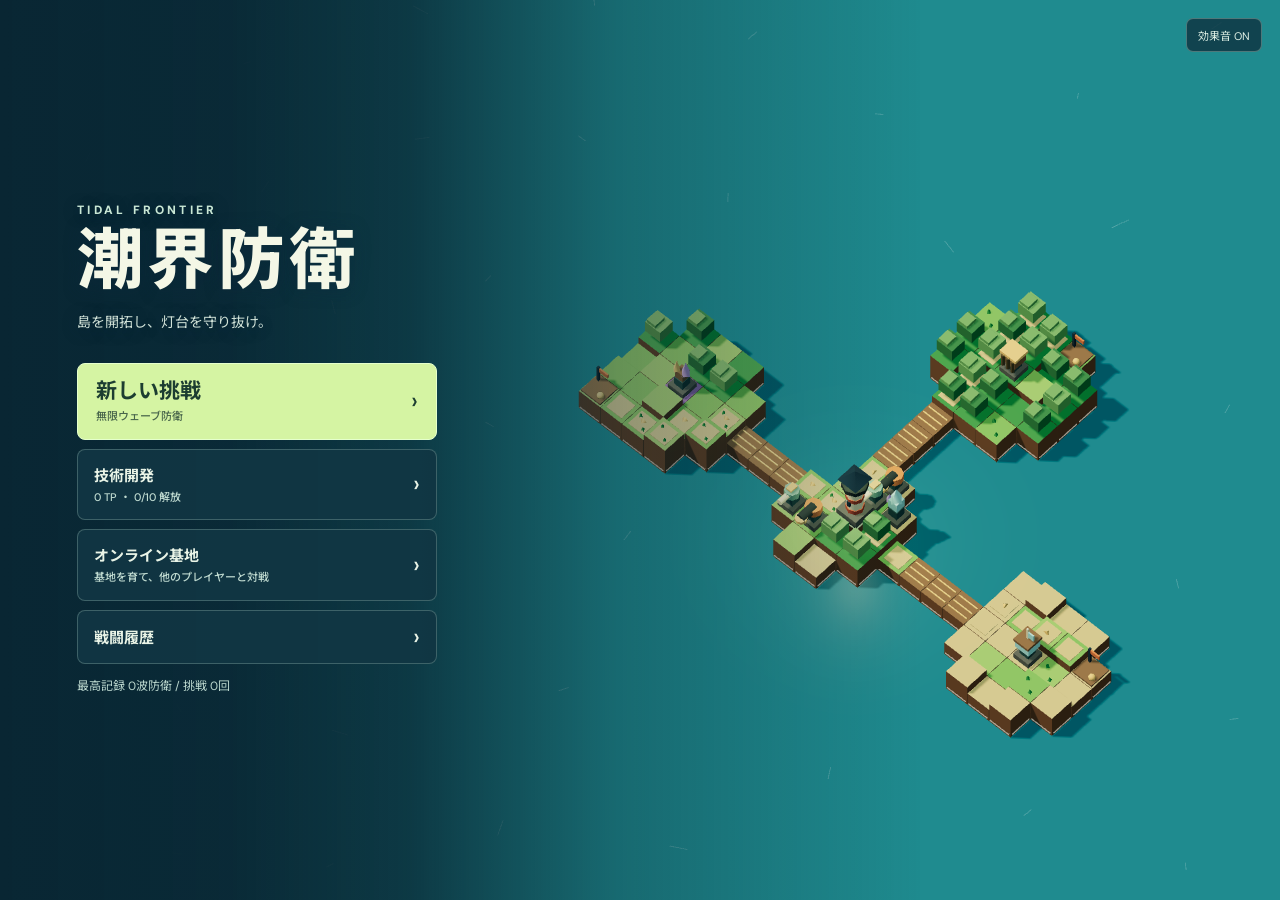
==== index.html @ d5194634 "Preview: fifteen approved sounds and v4 auditions" ====
<!doctype html>
<html lang="ja"><head><meta charset="UTF-8" /><meta name="viewport" content="width=device-width, initial-scale=1, viewport-fit=cover" />
<meta name="theme-color" content="#091e2b" /><title>潮界防衛 — 島を拡張するタワーディフェンス</title>  <script type="module" crossorigin src="./assets/game-BX2feaNi.js"></script>
  <link rel="modulepreload" crossorigin href="./assets/sound-qhW7Y55s.js">
  <link rel="stylesheet" crossorigin href="./assets/game-7YI0NTdA.css">
</head>
<body><main id="app">
<section class="field home-active" id="field" aria-label="ボクセルの島">
  <div id="scene"></div>
  <section id="home-screen" class="home-screen" aria-label="ホーム">
    <div class="home-content">
      <header class="home-title"><p class="home-series">TIDAL FRONTIER</p><h1>潮界防衛</h1><p class="home-subtitle">島を開拓し、灯台を守り抜け。</p></header>
      <nav class="home-menu" aria-label="ゲームモード">
        <button id="home-play" class="home-primary"><span><strong id="home-play-label">防衛を始める</strong><small id="home-progress">新しい群島から開始</small></span><span aria-hidden="true" class="home-arrow">›</span></button>
        <button id="home-new" class="home-item" hidden><span>新しい島で始める</span><span aria-hidden="true">›</span></button>
        <button id="home-tech" class="home-item"><span>技術開発<small id="home-tp">0 TP</small></span><span aria-hidden="true">›</span></button><button id="home-online" class="home-item"><span>オンライン基地<small>基地を育て、他のプレイヤーと対戦</small></span><span aria-hidden="true">›</span></button>
        <button id="home-history" class="home-item"><span>戦闘履歴</span><span aria-hidden="true">›</span></button>
      </nav>
      <p id="home-record" class="home-record"></p><p id="home-save-error" role="status" hidden></p>
    </div>
    <button id="home-sound" class="home-sound" type="button" aria-pressed="true">効果音 ON</button>
  </section>
  <div class="topbar">
    <div class="stats" aria-live="polite"><div class="stat"><small>灯台</small><strong id="hp">18 <span>♥</span></strong></div><div class="stat"><small>資金</small><strong id="gold">190 <span>G</span></strong></div><div class="stat"><small>襲撃</small><strong id="wave">01</strong></div></div>
    <button id="pause-btn" class="pause icon-btn" title="一時停止" aria-label="一時停止">Ⅱ</button>
    <div class="scene-label"><span id="status-label">準備中</span><span id="wave-progress"></span><span id="territory-info"></span><span id="economy-info"></span><span id="save-state" hidden></span></div>
    <div class="hud-secondary"><div id="enemy-forecast" class="enemy-forecast"></div><div id="wave-meter" hidden><i></i></div><button id="wave-report" hidden>前回の戦果</button></div><div id="online-nav" class="online-nav"><button id="online-toggle">オンライン</button><button id="history-btn">戦闘履歴</button><button id="ranking-btn" hidden>順位</button><button id="code-btn" hidden>復帰コード</button><button id="sync-btn" hidden>再同期</button></div>
  </div>
  <div id="wave-banner" class="wave-banner" aria-live="polite"></div>
  <div id="review-bar" hidden><span id="review-summary"></span><button id="review-return">結果に戻る</button></div><div id="tooltip" class="tooltip" role="status"></div>
  <div class="view-controls"><button type="button" id="zoom-in" aria-label="拡大">＋</button><button type="button" id="zoom-out" aria-label="縮小">−</button><button id="sound-btn" type="button" aria-label="効果音" title="効果音の切替">音 ON</button><button type="button" id="reset-view" aria-label="視点を戻す">⌖</button></div>
  <div class="bottom-area">
    <div id="facility-panel" class="facility-panel" hidden><div class="facility-heading"><strong id="facility-name"></strong><span id="facility-stats"></span><button id="facility-close" aria-label="閉じる">×</button></div><div id="facility-performance"></div><div class="facility-actions"><button id="facility-move">移動</button><button id="facility-sell">売却</button><button id="facility-upgrade0"></button><button id="facility-upgrade1"></button></div></div><div id="build-plan" class="build-plan" hidden><div><strong id="plan-name"></strong><span id="plan-effect"></span></div><button id="plan-cancel">取消</button><button id="plan-confirm">建設</button></div><div id="build-status" class="build-status"></div><div class="build-bar" id="build-bar">
      <button class="build-option selected" data-tool="bolt"><span class="tile-icon bolt">⌁</span><span class="tool-text"><b>連射砲</b><small>70 G</small></span><kbd>1</kbd></button>
      <button class="build-option" data-tool="cannon"><span class="tile-icon cannon">✹</span><span class="tool-text"><b>榴弾砲</b><small>120 G</small></span><kbd>2</kbd></button>
      <button class="build-option" data-tool="frost"><span class="tile-icon frost">❄</span><span class="tool-text"><b>氷結塔</b><small>90 G</small></span><kbd>3</kbd></button>
      <button class="build-option" data-tool="mine"><span class="tile-icon mine">◆</span><span class="tool-text"><b>資源施設</b><small>90 G</small></span><kbd>4</kbd></button>
    </div>
    <div id="scout-panel" class="scout-panel" hidden><div class="scout-head"><strong>遠征先を選択</strong><button id="scout-home">帰還</button></div><div id="scout-tabs" class="scout-tabs" hidden><button id="cpu-tab">CPU</button><button id="pvp-tab">対人</button></div><div id="scout-targets" class="scout-targets"></div><div id="scout-info"></div><div class="scout-route"><label>上陸地点 <select id="scout-port"></select></label><label>攻撃目標 <select id="scout-objective"></select></label><span id="scout-risk"></span></div><details id="scout-comparison"><summary>兵種比較（5種）</summary><div id="scout-units" class="scout-units"></div></details><div class="scout-actions"><button id="scout-test" class="expand-btn">自分の基地をテスト</button><button id="scout-start" class="primary">侵攻開始</button></div></div>
    <div id="replay-panel" class="raid-panel" hidden><div class="raid-head"><strong id="replay-time"></strong><button id="replay-pause">一時停止</button><button id="replay-speed">×1</button><button id="replay-exit">終了</button></div></div><div id="raid-panel" class="raid-panel" hidden><div class="raid-head"><label for="raid-port">上陸地点</label><select id="raid-port"></select><strong id="raid-budget"></strong><label for="raid-objective">目標</label><select id="raid-objective"><option value="">灯台</option></select><button id="raid-speed">×1</button><button id="raid-end">終了</button></div><div id="raid-troops" class="raid-troops"></div><div id="unit-role"></div><div id="raid-state"></div></div>
    <div class="battle-controls" id="battle-controls">
      <button id="raid-btn" class="expand-btn">遠征</button><button id="expand-btn" class="expand-btn">＋ 島を追加</button><button id="start-wave" class="primary">襲撃開始 <span>▶</span></button>
      <button id="speed-btn" class="speed-btn" hidden>速度 ×1</button>
    </div>
  </div>
  <div id="expand-panel" class="expand-panel" hidden><h2>どの島をつなぐ？</h2><p id="expand-detail">海域から無人島を選択</p><div id="expand-choices" class="expand-choices"></div><button id="confirm-expand" class="confirm-expand">この島をつなぐ</button><button id="close-expand" class="close-expand">準備に戻る</button></div>
  <div id="overlay" class="overlay" hidden><div class="modal"><div class="eyebrow" id="overlay-label">GAME PAUSED</div><h1 id="overlay-title">一時停止</h1><p id="overlay-description"></p><div id="result-reward" class="result-reward" hidden><strong id="result-tp"></strong><span id="result-tp-balance"></span></div><div id="result-detail" hidden></div><button id="review-field" class="secondary" hidden>戦場を見る</button><button id="overlay-primary" class="primary">再開する ▶</button><button id="overlay-secondary" class="secondary" hidden>新しい島で再戦</button><button id="overlay-home" class="secondary overlay-home" hidden>ホームに戻る</button></div></div>
  <dialog id="tech-dialog" class="game-dialog tech-dialog"><div class="dialog-heading"><h2>技術開発</h2><button data-close="tech-dialog" aria-label="閉じる">×</button></div><div class="tech-balance"><strong id="tech-balance"></strong><span id="tech-count"></span></div><p>解放した技術は次の防衛から使用できます。</p><div id="tech-list"></div><div id="tech-error" role="status"></div><button id="tech-close" class="primary">ホームに戻る</button></dialog><dialog id="online-dialog" class="game-dialog"><div class="dialog-heading"><h2>オンライン基地</h2><button data-close="online-dialog" aria-label="閉じる">×</button></div><p>専用の島を育て、ほかのプレイヤーの島を攻略。今のローカル基地はそのまま残ります。</p><label for="online-code">復帰コード（すでに基地を持っている場合）</label><input id="online-code" type="password" autocomplete="off" spellcheck="false" placeholder="64文字のコード"><div id="online-error" role="status"></div><div class="dialog-actions"><button id="online-create" class="expand-btn">新しい基地を作る</button><button id="online-connect" class="primary">接続</button></div></dialog>
  <dialog id="code-dialog" class="game-dialog"><div class="dialog-heading"><h2>復帰コード</h2><button data-close="code-dialog" aria-label="閉じる">×</button></div><p>別の端末から同じ基地に接続できます。第三者には共有しないでください。</p><input id="recovery-code" readonly><button id="copy-code" class="primary">コピー</button></dialog>
  <dialog id="history-dialog" class="game-dialog"><div class="dialog-heading"><h2 id="history-title">戦闘履歴</h2><button data-close="history-dialog" aria-label="閉じる">×</button></div><div id="history-list" class="history-list"></div></dialog>
  <div class="intro-tip" id="intro-tip" hidden></div>
</section>
</main></body></html>
---- assets/game-7YI0NTdA.css ----
@import"https://fonts.googleapis.com/css2?family=DM+Sans:wght@400;500;600;700;800&family=Noto+Sans+JP:wght@400;500;600;700;800&display=swap";:root{color-scheme:dark;font-family:DM Sans,Noto Sans JP,system-ui,sans-serif;font-synthesis:none;background:#071b26;color:#eff8f8}*{box-sizing:border-box}html,body,#app{padding:0;margin:0;width:100%;height:100%;height:100dvh;overflow:hidden}button{cursor:pointer;font:inherit;-webkit-user-select:none;user-select:none;-webkit-touch-callout:none;touch-action:manipulation}button:focus-visible{outline:2px solid #dfff91;outline-offset:3px}button[hidden],div[hidden]{display:none!important}.field{position:relative;width:100%;height:100%;min-height:400px;background:radial-gradient(ellipse at 50% 43%,#267b91,#113c58 67%,#0c2d42);overflow:hidden;isolation:isolate}#scene{position:absolute;inset:0;touch-action:none;user-select:none;-webkit-user-select:none;-webkit-touch-callout:none}#scene canvas{display:block;width:100%;height:100%}.field:after{content:"";pointer-events:none;position:absolute;inset:0;background:linear-gradient(180deg,rgba(4,22,30,.46),transparent 23%,transparent 65%,rgba(3,21,32,.74));z-index:1}.topbar{position:absolute;top:0;left:0;right:0;z-index:6;display:flex;align-items:flex-start;justify-content:space-between;gap:14px;padding:calc(19px + env(safe-area-inset-top)) calc(22px + env(safe-area-inset-right)) 0 calc(23px + env(safe-area-inset-left))}.stats{display:flex;gap:6px;align-items:center;margin-left:auto}.stat{min-width:97px;padding:8px 14px 9px;background:#071f2dbd;border:1px solid rgba(200,242,241,.13);border-radius:10px;box-shadow:0 8px 24px #05192133}.stat small{display:block;font-size:11px;color:#9abdc5;letter-spacing:.08em;margin-bottom:1px}.stat strong{font-size:23px;line-height:1.15;font-weight:800;font-variant-numeric:tabular-nums}.stat strong span{font-size:12px;color:#d1fb9d}.icon-btn{background:#071f2dbd;border:1px solid rgba(200,242,241,.18);border-radius:9px;color:#eafcfc;height:49px;width:46px;font-size:24px}.scene-label{position:absolute;z-index:4;top:calc(92px + env(safe-area-inset-top));left:calc(28px + env(safe-area-inset-left));display:flex;gap:9px;align-items:center;background:#06212ca6;border:1px solid rgba(237,255,235,.13);border-radius:99px;padding:7px 13px;font-size:12px;font-weight:700}#wave-progress{color:#9ac3ca;font-size:11px}.wave-banner{pointer-events:none;position:absolute;z-index:4;top:16%;left:50%;transform:translate(-50%,-5px);background:#092530b8;padding:9px 26px;border:1px solid #aee2be60;border-radius:10px;color:#e8fdbd;font-weight:800;font-size:22px;letter-spacing:.05em;opacity:0;transition:opacity .35s,transform .35s;white-space:nowrap}.wave-banner.visible{opacity:1;transform:translate(-50%)}.tooltip{z-index:5;position:absolute;left:50%;top:calc(132px + env(safe-area-inset-top));transform:translate(-50%);padding:9px 17px;border-radius:9px;background:#0b2e3be3;border:1px solid #b6e2d750;color:#eaffda;font-size:13px;box-shadow:0 8px 24px #001821aa;pointer-events:none;opacity:0;transition:opacity .2s;max-width:90vw;text-align:center}.tooltip.show{opacity:1}.view-controls{position:absolute;z-index:4;right:calc(22px + env(safe-area-inset-right));bottom:calc(150px + env(safe-area-inset-bottom));display:flex;flex-direction:column;gap:5px}.view-controls button{width:39px;height:39px;font-size:23px;border-radius:9px;border:1px solid #c5f0e135;background:#092d3ca8;color:#e2f7f3}.bottom-area{position:absolute;z-index:5;bottom:calc(25px + env(safe-area-inset-bottom));left:50%;transform:translate(-50%);width:min(100% - 36px,850px);display:flex;justify-content:center;align-items:stretch;gap:12px;filter:drop-shadow(0 10px 21px #001c20a8)}.build-bar{display:flex;gap:6px;flex:1;min-width:0;padding:8px;background:#0b2936df;border:1px solid #bad5c43b;border-radius:15px;-webkit-backdrop-filter:blur(12px);backdrop-filter:blur(12px)}.build-option{position:relative;flex:1;min-width:0;display:flex;align-items:center;gap:9px;padding:8px 9px;border:1px solid transparent;border-radius:11px;color:#e7f2ea;background:transparent;text-align:left}.build-option:hover{background:#2450638a}.build-option.selected{background:#284c4d;border-color:#c3f59f;color:#fff;box-shadow:inset 0 0 0 1px #a5ff6c44}.build-option.unaffordable{opacity:.46}.tile-icon{display:grid;place-items:center;flex:none;border-radius:9px;width:47px;height:47px;font-size:29px;font-weight:800;color:#eaffda;box-shadow:inset 0 0 0 1px #ffffff29}.tile-icon.bolt{background:linear-gradient(145deg,#74b7ab,#25646d)}.tile-icon.cannon{background:linear-gradient(145deg,#ebaa6c,#95533b)}.tile-icon.frost{background:linear-gradient(145deg,#91d2f6,#3581b1)}.tile-icon.mine{background:linear-gradient(145deg,#c6a6ff,#7556b9)}.tool-text{display:flex;flex-direction:column;gap:3px;white-space:nowrap}.tool-text b{font-size:12px;font-weight:800}.tool-text small{font-size:12px;color:#c1d3ba}.build-option kbd{position:absolute;top:4px;right:6px;color:#8da9b1;font-size:10px}.battle-controls{display:flex;gap:6px}.primary{border:1px solid #e7ffc2;background:linear-gradient(#d4ffa4,#a9db6c);color:#1a3a2a;border-radius:13px;font-size:17px;font-weight:800;letter-spacing:.03em;min-width:141px;padding:14px 20px;box-shadow:0 5px #587f3a}.primary:hover{filter:brightness(1.07)}.primary:active{transform:translateY(3px);box-shadow:0 2px #587f3a}.primary span{font-size:12px;margin-left:5px}.speed-btn{color:#eff9e6;background:#245e74d9;border:1px solid #bbebd360;border-radius:11px;font-weight:800;white-space:nowrap;padding:10px 18px}.intro-tip{position:absolute;bottom:calc(117px + env(safe-area-inset-bottom));left:50%;transform:translate(-50%);z-index:5;text-align:center;background:#073145b8;border:1px solid #cee4d133;color:#e8f2e8;border-radius:9px;padding:8px 14px;font-size:12px;white-space:nowrap;pointer-events:none}.expand-panel{position:absolute;z-index:6;left:50%;top:47%;transform:translate(-50%,-50%);width:min(620px,calc(100% - 24px));background:#0d2e3bf2;-webkit-backdrop-filter:blur(18px);backdrop-filter:blur(18px);border:1px solid #add8c060;border-radius:19px;padding:27px;box-shadow:0 20px 90px #001e2bbd;text-align:center}.panel-eyebrow,.eyebrow{font-size:11px;color:#bde995;font-weight:800;letter-spacing:.21em}.expand-panel h2{font-size:24px;margin:9px 0 3px;line-height:1.25}.expand-panel p{font-size:12px;color:#afc5c9;margin:0 0 18px;line-height:1.7}.expand-choices{display:grid;grid-template-columns:repeat(3,minmax(0,1fr));gap:9px}.expand-choice{background:#1c4757c4;border:1px solid #6dabb977;border-radius:12px;color:#e9f7f7;padding:16px 8px 13px;display:flex;align-items:center;flex-direction:column;gap:6px;text-align:center;min-width:0}.expand-choice:hover,.expand-choice:focus-visible{border-color:#cefc93;background:#286176}.expand-choice .choice-icon{display:grid;place-items:center;font-size:34px;width:65px;height:59px;color:#e0ffa6}.expand-choice strong{font-size:14px;white-space:nowrap}.expand-choice small{font-size:11px;line-height:1.45;color:#a9ccd1}.expand-choice .bonus{color:#d9fd94;font-size:15px;font-weight:800}.expand-choice .warning{font-size:11px;color:#ffc9a3}.overlay{position:absolute;inset:0;z-index:10;background:#06202dbf;-webkit-backdrop-filter:blur(6px);backdrop-filter:blur(6px);display:grid;place-items:center}.modal{width:min(410px,calc(100% - 28px));background:#123642;border:1px solid #a2d7bf64;border-radius:19px;padding:36px 30px;text-align:center;box-shadow:0 35px 100px #001319b0}.modal h1{font-size:30px;margin:11px 0 9px}.modal p{font-size:14px;line-height:1.8;color:#b2cbd0;margin:0 0 24px}.modal .primary,.modal .secondary{width:100%;margin:5px 0}.secondary{border:1px solid #b9d6d06e;background:#285462;color:#f2fcfa;border-radius:11px;padding:15px;font-weight:700}@media(max-width:900px){.stats{gap:4px}.stat{min-width:75px;padding:7px 9px}.stat strong{font-size:19px}.stat small{font-size:10px}.topbar{padding:calc(12px + env(safe-area-inset-top)) 12px 0}.pause{width:37px;height:44px}.scene-label{top:calc(79px + env(safe-area-inset-top));left:12px}.view-controls{right:13px;bottom:calc(185px + env(safe-area-inset-bottom))}.build-option{gap:5px;padding:6px}.tile-icon{width:37px;height:42px;font-size:24px}.build-option kbd{display:none}.tool-text b{font-size:11px}.tool-text small{font-size:10px}.bottom-area{bottom:calc(12px + env(safe-area-inset-bottom));width:calc(100% - 20px)}.intro-tip{bottom:calc(104px + env(safe-area-inset-bottom));font-size:11px}}@media(max-width:650px){.bottom-area{flex-wrap:wrap;gap:8px}.build-bar{width:100%;flex:auto;justify-content:stretch}.build-option{justify-content:center;flex-direction:column;gap:2px;padding:5px 3px}.tile-icon{width:36px;height:35px;font-size:20px}.tool-text{align-items:center;gap:0}.tool-text b{font-size:11px}.tool-text small{font-size:10px}.battle-controls{width:100%}.primary{min-width:0}.battle-controls .primary{flex:1;padding:8px 12px;font-size:14px}.battle-controls .speed-btn{flex:1}.view-controls{bottom:calc(181px + env(safe-area-inset-bottom));right:11px}.view-controls button{width:34px;height:32px;font-size:21px}.intro-tip{bottom:calc(166px + env(safe-area-inset-bottom));width:fit-content;max-width:calc(100% - 28px);white-space:normal;font-size:10px;padding:5px 9px}.stat{min-width:54px;padding:7px}.stat strong{font-size:16px}.stat small{font-size:9px}.pause{width:32px;height:38px;font-size:20px}.topbar{gap:5px}.expand-panel{top:25%;padding:16px 10px}.expand-panel h2{font-size:21px}.expand-panel p{font-size:11px}.expand-choices{gap:5px}.expand-choice{padding:10px 4px;gap:4px}.expand-choice strong{font-size:11px}.expand-choice small,.expand-choice .warning{font-size:9px}.expand-choice .bonus{font-size:13px}.expand-choice .choice-icon{font-size:27px;height:38px}.scene-label{top:calc(65px + env(safe-area-inset-top));font-size:10px}.tooltip{top:calc(108px + env(safe-area-inset-top))}}@media(max-height:510px){.topbar{padding-top:7px}.scene-label{top:60px}.bottom-area{bottom:6px}.intro-tip{display:none}.view-controls{bottom:80px}.expand-panel{top:48%;padding:13px}.expand-panel h2{margin:4px 0}.expand-panel p{margin:0 0 7px}.expand-choice{padding:6px;gap:2px}.expand-choice .choice-icon{height:30px}}@media(min-width:760px){.expand-panel{left:auto;right:24px;top:48%;transform:translateY(-50%);width:290px;padding:20px;text-align:left}.expand-panel h2{font-size:22px}.expand-choices{grid-template-columns:1fr;gap:7px}.expand-choice{display:grid;grid-template-columns:41px 1fr auto;text-align:left;align-items:center;gap:1px 7px;padding:9px 10px}.expand-choice .choice-icon{grid-row:span 3;font-size:28px;width:40px;height:49px}.expand-choice strong{grid-column:2 / 4;font-size:13px}.expand-choice small{grid-column:2 / 4;font-size:10px}.expand-choice .bonus{grid-column:2;font-size:12px}.expand-choice .warning{grid-column:3;font-size:9px}}#territory-info{color:#d8eedb;white-space:nowrap;font-size:11px}.expand-btn{background:#26646b;color:#edffe3;font-weight:800;border:1px solid #a6dbc2;border-radius:13px;padding:10px 13px;font-size:13px;white-space:nowrap}.expand-btn:disabled{opacity:.48;cursor:default}.close-expand{color:#cee7e7;background:transparent;border:1px solid #a2d7bf54;padding:8px 14px;border-radius:8px;margin-top:12px;width:100%;font-size:12px}@media(max-width:650px){.battle-controls .expand-btn{flex:1;padding:8px;font-size:12px}.battle-controls .primary{flex:1}.scene-label{gap:5px}#territory-info{font-size:9px}.expand-panel{top:26%}.intro-tip{width:max-content;max-width:calc(100% - 28px)}.expand-choice .warning{white-space:normal}}@media(min-width:651px)and (max-width:1000px){.bottom-area{width:calc(100% - 24px)}.expand-btn{padding:9px;font-size:12px}}.expand-choice.selected{border-color:#dcf8a0;background:#2d5b5b;box-shadow:inset 0 0 0 1px #d1ffb032}.confirm-expand{margin-top:12px;width:100%;background:#bde98b;color:#193f30;font-weight:800;font-size:14px;border-radius:9px;border:1px solid #d3f4ae;padding:10px}.close-expand{margin-top:6px}@media(max-width:650px){.expand-panel{top:28%}.confirm-expand{margin-top:8px;padding:8px}.close-expand{padding:6px}}.enemy-forecast{position:absolute;top:calc(129px + env(safe-area-inset-top));left:28px;z-index:4;color:#e5f4e7;background:#0a2b3cbd;padding:6px 10px;border-radius:7px;font-size:11px;pointer-events:none}.facility-panel{position:absolute;bottom:calc(100% + 12px);left:0;width:min(560px,100%);background:#102f3eeb;border:1px solid #a3d7b67a;border-radius:13px;padding:10px;display:flex;flex-direction:column;gap:8px;box-shadow:0 8px 25px #001d27a8}.facility-heading{display:flex;align-items:center;gap:10px;font-size:13px}#facility-stats{font-size:11px;color:#b8d8d4;flex:1}#facility-close{border:0;background:transparent;color:#fff;font-size:22px;padding:0 8px}.facility-actions{display:grid;grid-template-columns:1fr 1fr;gap:6px}.facility-actions button{background:#285260;color:#edf8e9;border:1px solid #a7d7c665;border-radius:8px;padding:8px;font-size:12px;font-weight:700;text-align:center}.facility-actions button:disabled{opacity:.43}#facility-sell{color:#ffdda7}@media(max-width:650px){.enemy-forecast{top:calc(94px + env(safe-area-inset-top));left:12px;font-size:10px}.facility-panel{padding:7px;gap:5px}.facility-actions button{padding:7px 5px;font-size:11px}.facility-heading{gap:6px}.facility-panel .facility-heading strong{font-size:12px}.tooltip{top:calc(126px + env(safe-area-inset-top))}.intro-tip{display:none}}@media(min-width:651px){.enemy-forecast{max-width:calc(100% - 60px)}.expand-choice .bonus{white-space:normal;line-height:1.25}}@media(max-width:650px){.enemy-forecast{max-width:calc(100% - 24px);white-space:normal}.facility-panel{width:100%}.facility-actions button{min-height:36px}.expand-choice .bonus{line-height:1.25;white-space:normal}}@media(min-width:760px){.expand-choice .bonus{grid-column:2/4;white-space:nowrap}.expand-choice .warning{grid-column:2/4}.expand-choice .choice-icon{grid-row:span 4}.expand-panel{padding:16px}.expand-choice{padding:7px 10px}}#save-state{color:#ffc49d;max-width:180px;white-space:normal}.raid-panel{width:min(100%,660px);margin:auto;background:#102f3eec;border:1px solid #a3d7b67a;border-radius:12px;padding:9px;display:flex;flex-direction:column;gap:8px}.raid-head{display:flex;align-items:center;gap:8px;font-size:12px}.raid-head select,.raid-head button,.raid-troops button{background:#285260;color:#edf8e9;border:1px solid #a7d7c665;border-radius:8px;padding:9px 7px;font:inherit;font-weight:700;touch-action:manipulation}.raid-head strong{margin-left:auto}.raid-troops{display:grid;grid-template-columns:repeat(5,minmax(0,1fr));gap:5px}.raid-troops button:disabled{opacity:.4}.confirm-expand:disabled{opacity:.45}#raid-btn{font-size:12px;padding:8px}@media(max-width:650px){.raid-troops button{font-size:11px;padding:9px 2px}.raid-head{gap:4px;font-size:11px}.raid-head select{padding:7px 3px}.battle-controls #raid-btn{flex:0 0 auto;font-size:11px;padding:6px}.battle-controls .expand-btn{font-size:11px}.battle-controls .primary{font-size:12px}}.scout-panel{width:min(100%,690px);margin:auto;background:#102f3ef2;border:1px solid #a3d7b67a;border-radius:12px;padding:10px;display:flex;flex-direction:column;gap:8px}.scout-head,.scout-actions{display:flex;align-items:center;justify-content:space-between;gap:8px}.scout-head button,.scout-targets button{border:1px solid #a7d7c665;background:#285260;color:#edf8e9;border-radius:8px;padding:8px;touch-action:manipulation}.scout-targets{display:grid;grid-template-columns:repeat(3,minmax(0,1fr));gap:5px}.scout-targets button{display:flex;flex-direction:column;gap:3px;align-items:center;font-size:13px}.scout-targets button.selected{border-color:#d8f6a4;background:#3e6861}.scout-targets small{font-size:11px;color:#d9e3b6}#scout-info{font-size:12px;color:#d1e8e1;line-height:1.45}.scout-actions .primary{min-width:0;flex:1;padding:9px;font-size:13px}@media(max-width:650px){.scout-panel{padding:8px;gap:5px}.scout-targets button{font-size:11px;padding:6px 3px}.scout-targets small{font-size:10px}.scout-actions .expand-btn{font-size:11px;padding:7px}.scout-actions .primary{font-size:12px}.raid-head{flex-wrap:wrap}}.field:has(#scout-panel:not([hidden])) .view-controls{bottom:calc(230px + env(safe-area-inset-bottom))}@media(max-width:650px){.field:has(#scout-panel:not([hidden])) .view-controls{bottom:calc(220px + env(safe-area-inset-bottom))}}@media(max-height:510px){.field:has(#scout-panel:not([hidden])) .view-controls{bottom:calc(100px + env(safe-area-inset-bottom))}}.online-nav{position:absolute;top:calc(173px + env(safe-area-inset-top));left:28px;z-index:5;display:flex;flex-wrap:wrap;gap:5px;max-width:calc(100% - 48px)}.online-nav button,.scout-tabs button,.dialog-heading button{background:#103b4ce8;color:#e8f4e6;border:1px solid #afcdb55e;border-radius:7px;padding:8px 10px;font-size:12px;font-weight:700}.online-nav[hidden]{display:none}.scout-tabs{display:flex;gap:6px}.scout-tabs button{flex:1}.scout-tabs .selected{background:#43695c;border-color:#daffa5}.game-dialog{width:min(470px,calc(100% - 24px));max-height:82dvh;overflow:auto;background:#10333f;color:#e8f4ed;border:1px solid #add8c070;border-radius:14px;padding:18px;box-shadow:0 12px 80px #001725a8}.game-dialog::backdrop{background:#061922b3}.dialog-heading{display:flex;align-items:center;justify-content:space-between;gap:8px}.dialog-heading h2{margin:0;font-size:20px}.dialog-heading button{font-size:20px;padding:2px 12px}.game-dialog p,.game-dialog label{font-size:12px;color:#cfdfda;line-height:1.65}.game-dialog input{width:100%;margin:6px 0 12px;border:1px solid #89baba80;background:#092b39;color:#fff;border-radius:8px;padding:12px;font-size:16px}.dialog-actions{display:flex;gap:8px}.dialog-actions button{flex:1;min-width:0;font-size:13px;padding:10px}.game-dialog #online-error{font-size:12px;color:#ffcb9c;margin-bottom:8px}.history-list{display:flex;flex-direction:column;gap:6px;margin-top:12px}.history-row{display:flex;align-items:center;justify-content:space-between;gap:8px;text-align:left;background:#214755;border:1px solid #aac9bd55;border-radius:8px;padding:10px;color:#eef8e8;font-size:13px}.history-row small{display:block;font-size:11px;color:#c9dad2;margin-top:3px}.history-row strong{white-space:nowrap}.history-row.win strong{color:#c6f68b}.history-row.loss strong{color:#f9b9a1}.field.network-busy .bottom-area,.field.network-busy .online-nav,.field.network-busy #expand-panel{pointer-events:none;opacity:.68}@media(max-width:650px){.online-nav{top:calc(130px + env(safe-area-inset-top));left:12px;max-width:calc(100% - 24px);gap:3px}.online-nav button{font-size:10px;padding:7px 6px}.game-dialog{padding:14px}.scout-tabs button{font-size:11px;padding:5px}.field:has(#scout-tabs:not([hidden])) .view-controls{bottom:calc(253px + env(safe-area-inset-bottom))}}#economy-info{font-size:10px;color:#c2ddc6;white-space:nowrap}.expand-choices{max-height:42dvh;overflow-y:auto;overscroll-behavior:contain}.expand-panel p{margin-bottom:8px}.expand-choice .choice-icon{grid-row:span 3;height:35px;font-size:25px}.raid-head{flex-wrap:wrap}.raid-head select{max-width:170px}@media(max-width:759px){.expand-panel{top:auto;bottom:calc(8px + env(safe-area-inset-bottom));left:50%;transform:translate(-50%);padding:10px;width:calc(100% - 16px);max-height:45dvh}.expand-panel h2{font-size:16px;margin:0 0 3px}.expand-panel p{font-size:10px;margin:0 0 5px}.expand-choices{grid-template-columns:repeat(2,minmax(0,1fr));max-height:22dvh;gap:4px}.expand-choice{display:grid;grid-template-columns:24px 1fr;text-align:left;padding:5px;gap:1px 3px}.expand-choice .choice-icon{width:24px;height:32px;grid-row:span 3;font-size:20px}.expand-choice strong,.expand-choice small,.expand-choice .warning{grid-column:2}.expand-choice strong{font-size:12px}.expand-choice small,.expand-choice .warning{font-size:10px}.confirm-expand,.close-expand{margin-top:5px;padding:6px}.field:has(#expand-panel:not([hidden])) .bottom-area{visibility:hidden}.field:has(#expand-panel:not([hidden])) .view-controls{bottom:47dvh}#economy-info{font-size:9px}.scene-label{flex-wrap:wrap;max-width:calc(100% - 24px)}}.field:has(#expand-panel:not([hidden])) .bottom-area{visibility:hidden}@media(min-width:760px){.field:has(#expand-panel:not([hidden])) .view-controls{left:24px;right:auto;bottom:28px}}@media(max-width:360px){.topbar{gap:4px;padding-left:8px;padding-right:8px}.stats{gap:3px}.stat{min-width:45px;padding:5px}.stat strong{white-space:nowrap;font-size:14px}.stat strong span{font-size:10px}.pause{width:29px;height:35px}.scene-label{left:8px;top:60px;gap:4px;padding:6px 8px}}.raid-troops button{display:grid;grid-template-columns:35px 1fr;grid-template-rows:1fr auto;align-items:center;gap:0 3px;text-align:left;min-height:54px}.raid-troops img{width:35px;height:44px;object-fit:contain;grid-row:span 2;pointer-events:none}.raid-troops small{font-size:10px;color:#d9e8bb}#unit-role{min-height:14px;font-size:11px;color:#d1e8e1}@media(max-width:650px){.raid-troops button{display:flex;flex-direction:column;align-items:center;padding:3px;font-size:10px;gap:0;min-height:60px}.raid-troops img{width:34px;height:37px}.raid-troops small,#unit-role{font-size:10px}}#sound-btn{font-size:10px;white-space:nowrap;padding:4px}@media(max-width:650px){.field:has(#raid-panel:not([hidden])) .view-controls{bottom:calc(210px + env(safe-area-inset-bottom))}}@media(max-height:510px){.field:has(#raid-panel:not([hidden])) .view-controls{bottom:calc(12px + env(safe-area-inset-bottom));right:8px}.field:has(#raid-panel:not([hidden])) .raid-panel{max-width:calc(100% - 96px)}}.field,.field button,.map-marker{-webkit-user-select:none;user-select:none;-webkit-touch-callout:none}.game-dialog input{user-select:text;-webkit-user-select:text;-webkit-touch-callout:default}.bottom-area{width:min(100% - 28px,980px);flex-wrap:wrap;gap:7px}.build-status,.build-plan{flex:0 0 100%;min-height:28px;display:flex;align-items:center;justify-content:center;gap:8px;color:#e5f5d0;font-size:13px}.build-status{pointer-events:none;text-shadow:0 1px 5px #001b20}.build-plan{background:#102f3ef5;border:1px solid #b9e5aa90;border-radius:11px;padding:8px 10px;justify-content:flex-end}.build-plan>div{flex:1;min-width:0;display:flex;flex-direction:column;gap:2px}#plan-effect{font-size:12px;color:#bfe1ce}.build-plan button{border:1px solid #b0c9b7;border-radius:8px;padding:10px 15px;background:#244b58;color:#f5faf1;white-space:nowrap;font-weight:700}#plan-confirm{background:#c8f296;color:#19372a;border-color:#e7ffba}#plan-confirm:disabled{opacity:.4}.build-option{gap:6px;padding:6px;min-width:0}.tile-icon{width:52px;height:56px;background:none!important;box-shadow:none;border-radius:0}.tile-icon img{width:100%;height:100%;object-fit:contain;pointer-events:none}.tool-role{font-style:normal;font-size:11px;color:#bddbd0;line-height:1.2}.tool-text b{font-size:14px}.tool-text small{font-size:13px;color:#e4f4bf}.build-option.unaffordable{opacity:.56}.map-markers{position:absolute;inset:0;pointer-events:none;z-index:3;overflow:hidden}.map-marker{position:absolute;transform:translate(-50%,-100%);pointer-events:auto;padding:4px 6px;border-radius:6px;border:1px solid #b6dfc899;background:#173b42ed;color:#ecffe4;font-weight:700;font-size:11px;white-space:nowrap;box-shadow:0 2px 5px #09202b88;line-height:1.2}.map-marker.resource-marker{background:#364b42ef;color:#e3ffb2;border-color:#d4efaa}.map-marker.port-marker{background:#543b2def;color:#ffe0ae;border-color:#e0b47a;pointer-events:none}.map-marker.loss-marker{background:#772e37ec;color:#fff0e4;border-color:#ff9a83}.field:has(#overlay:not([hidden])) .map-markers{pointer-events:none}#facility-performance{font-size:12px;color:#cde1d4}.facility-panel{bottom:calc(100% + 5px);max-height:38dvh;overflow:auto}.facility-actions button{line-height:1.35}#wave-meter{position:absolute;top:calc(117px + env(safe-area-inset-top));left:28px;width:220px;height:5px;background:#092e3e;border-radius:8px;overflow:hidden;z-index:4}#wave-meter i{display:block;height:100%;background:#d6f59c;transition:width .2s}#wave-report{position:absolute;left:28px;top:calc(218px + env(safe-area-inset-top));z-index:5;background:#163d47;color:#d9f3d2;border:1px solid #accdbd77;padding:8px 10px;border-radius:7px;font-size:12px}#review-bar{position:absolute;z-index:5;bottom:20px;left:50%;transform:translate(-50%);display:flex;align-items:center;gap:12px;background:#123642;padding:10px 14px;border-radius:12px;white-space:nowrap;font-size:13px}#review-return{border:1px solid #c2e9a2;border-radius:7px;background:#c8f296;color:#19372a;padding:9px}#result-detail{display:grid;gap:4px;margin:0 0 12px;max-height:26dvh;overflow:auto;font-size:13px;text-align:left}#result-detail>div{display:flex;justify-content:space-between;gap:8px;border-bottom:1px solid #a4c4b42c;padding:6px 0}#result-detail strong{color:#e3f2c2}#review-field{padding:9px}.modal{max-height:92dvh;overflow:auto;padding:22px}.scout-route{display:flex;align-items:center;flex-wrap:wrap;gap:6px;font-size:12px}.scout-route label{display:flex;align-items:center;gap:4px}.scout-route select{background:#204957;color:#e9ffe2;border:1px solid #b0c9b777;padding:5px;border-radius:6px;font:inherit;max-width:150px}#scout-risk{color:#ffdcaa;font-size:12px}.scout-units{display:grid;grid-template-columns:repeat(5,minmax(0,1fr));gap:4px}.scout-units>div{border-top:1px solid #a6d5c550;padding:5px 2px;display:flex;flex-direction:column;align-items:center;font-size:11px;text-align:center;gap:2px}.scout-units img{height:36px;width:36px;object-fit:contain}.scout-units small{font-size:10px;color:#c4dcd2;line-height:1.3}#raid-state{font-size:12px;color:#c4e4d0;text-align:center}.field:has(#scout-panel:not([hidden])) .view-controls{bottom:calc(330px + env(safe-area-inset-bottom))}.field:has(#build-plan:not([hidden])) .view-controls{bottom:calc(190px + env(safe-area-inset-bottom))}.field:has(#facility-panel:not([hidden])) .view-controls{bottom:calc(260px + env(safe-area-inset-bottom))}@media(max-width:650px){.bottom-area{width:calc(100% - 16px);gap:6px}.build-bar{padding:4px;gap:3px}.build-option{padding:3px 1px;gap:1px}.tile-icon{width:49px;height:45px}.tool-text b,.tool-text small{font-size:12px}.tool-role{font-size:10px}.build-status{min-height:22px;font-size:12px}.build-plan{padding:6px;gap:4px;font-size:12px}#plan-effect{font-size:11px}.build-plan button{padding:8px 7px}#territory-info,#economy-info{font-size:10px}.scene-label{border-radius:8px;gap:5px;max-width:calc(100% - 16px);line-height:1.3;padding:5px 8px}.scene-label:has(#wave-progress:not(:empty)){flex-wrap:wrap}.in-combat #territory-info{display:none}#wave-meter{top:calc(91px + env(safe-area-inset-top));left:12px;width:190px}.in-combat .enemy-forecast{top:calc(101px + env(safe-area-inset-top))}#wave-report{top:calc(166px + env(safe-area-inset-top));left:12px;font-size:11px;padding:5px 8px}.map-marker{font-size:10px;padding:3px 5px}.facility-panel{max-height:32dvh}.scout-units{gap:2px}.scout-units img{width:30px;height:30px}.scout-units>div{font-size:10px}.scout-units small{font-size:9px}.scout-route{gap:4px;font-size:11px}.scout-route select{max-width:112px}#scout-risk{font-size:11px;flex-basis:100%}.field:has(#build-plan:not([hidden])) .view-controls{bottom:calc(245px + env(safe-area-inset-bottom))}.field:has(#scout-panel:not([hidden])) .view-controls{bottom:calc(350px + env(safe-area-inset-bottom))}.field:has(#facility-panel:not([hidden])) .view-controls{bottom:calc(335px + env(safe-area-inset-bottom))}.field:has(#raid-panel:not([hidden])) .view-controls{bottom:calc(230px + env(safe-area-inset-bottom))}}@media(max-height:510px){.scout-panel{max-height:70dvh;overflow:auto}.field:has(#scout-panel:not([hidden])) .view-controls,.field:has(#build-plan:not([hidden])) .view-controls,.field:has(#facility-panel:not([hidden])) .view-controls{bottom:8px}.bottom-area{max-width:calc(100% - 90px)}.map-marker{font-size:9px}}.map-marker.port-marker.selectable{pointer-events:auto}.map-marker.danger-marker{z-index:4;pointer-events:none;background:#c13f3a;color:#fff;font-size:15px;border-color:#ffc4a5;border-radius:50%;padding:4px 7px}@media(min-width:651px){.build-option .tile-icon{width:59px;height:58px}}@media(max-width:650px){.wave-banner{font-size:15px;max-width:calc(100% - 20px);white-space:normal;text-align:center;top:21%;padding:7px 12px}}@media(max-width:650px){.field .view-controls,.field:has(#scout-panel:not([hidden])) .view-controls,.field:has(#facility-panel:not([hidden])) .view-controls,.field:has(#build-plan:not([hidden])) .view-controls,.field:has(#raid-panel:not([hidden])) .view-controls,.field:has(#expand-panel:not([hidden])) .view-controls{flex-direction:row;bottom:calc(var(--hud-bottom,160px) + 5px);right:9px;left:auto;gap:4px}.view-controls button{height:30px;width:34px}.facility-panel{position:relative;bottom:auto;left:auto;max-height:32dvh;flex:0 0 100%;width:100%}.field:has(#facility-panel:not([hidden])) .build-bar{display:none}.facility-heading{font-size:13px}.facility-actions button{font-size:12px}.scout-units small{font-size:10px;line-height:1.3}.scout-units>div{font-size:11px}}@media(max-width:360px){.scout-panel{gap:4px}.scout-units img{height:25px}.scout-units>div{font-size:10px}.scout-units small{font-size:9px}.scout-actions .expand-btn{font-size:10px}.tool-text b{font-size:11px}.tool-role{font-size:9px}}@media(max-height:510px)and (max-width:650px){.field .view-controls{bottom:8px;flex-direction:column}.bottom-area{max-width:calc(100% - 88px)}}#scout-comparison summary{font-size:12px;font-weight:700;color:#daeacb;cursor:pointer;padding:5px 2px;touch-action:manipulation}#scout-comparison[open] summary{margin-bottom:2px}@media(max-width:650px){#scout-comparison summary{font-size:12px;padding:4px 2px}.scout-route{display:grid;grid-template-columns:1fr 1fr}.scout-route label{justify-content:space-between;white-space:nowrap}.scout-route select{min-width:0;max-width:calc(100% - 48px)}#scout-risk{grid-column:1/-1}}@media(max-width:360px){.scout-route{grid-template-columns:1fr}.scout-route label{justify-content:flex-start}.scout-route select{max-width:150px}}.topbar{display:grid;grid-template-columns:minmax(0,1fr) auto auto;grid-template-areas:"stats nav pause" "info info info" "secondary secondary secondary";align-items:center;justify-items:start;gap:6px 10px;padding:calc(12px + env(safe-area-inset-top)) calc(14px + env(safe-area-inset-right)) 0 calc(14px + env(safe-area-inset-left));pointer-events:none}.stats{grid-area:stats;justify-self:start;margin:0;gap:0;padding:0;background:#092d3ce0;border:1px solid #c7e9df2c;border-radius:9px;box-shadow:0 3px 10px #09233124;width:max-content;max-width:100%;align-items:stretch}.stat{min-width:0;display:flex;align-items:baseline;gap:6px;padding:9px 12px;border:none;border-radius:0;box-shadow:none;background:none}.stat:not([hidden])~.stat:not([hidden]){border-left:1px solid #beddd633}.stat small{font-size:11px;letter-spacing:0;margin:0;white-space:nowrap}.stat strong{font-size:20px;white-space:nowrap;line-height:1.15}.stat strong span{font-size:12px}.pause{grid-area:pause;justify-self:end;width:40px;height:40px;pointer-events:auto;font-size:21px}.scene-label{grid-area:info;position:static;max-width:100%;padding:0 2px;gap:5px 10px;flex-wrap:wrap;background:none;border:0;border-radius:0;box-shadow:none;font-size:12px;line-height:1.45;text-shadow:0 1px 3px #062832;align-items:baseline}.scene-label span:empty{display:none}#status-label{color:#eef8e9;font-weight:800}#territory-info,#economy-info{font-size:11px;color:#c9e2d7;white-space:normal}.hud-secondary{grid-area:secondary;display:flex;flex-wrap:wrap;align-items:center;gap:6px;min-width:0;max-width:100%}.hud-secondary:not(:has(>:not([hidden]))){display:none}.enemy-forecast,#wave-meter,#wave-report{position:static;max-width:100%;margin:0}.enemy-forecast{background:none;padding:0 2px;color:#d3e5d5;font-size:11px;text-shadow:0 1px 3px #062832}#wave-meter{width:120px;height:4px}#wave-report{font-size:11px;padding:4px 7px;pointer-events:auto}.online-nav{grid-area:nav;position:static;justify-self:end;max-width:100%;gap:4px;justify-content:flex-end;pointer-events:auto}.online-nav button{font-size:11px;padding:7px 9px;box-shadow:none}@media(max-width:650px){.topbar{grid-template-columns:minmax(0,1fr) auto;grid-template-areas:"stats pause" "info info" "secondary secondary" "nav nav";gap:5px;padding:calc(9px + env(safe-area-inset-top)) calc(8px + env(safe-area-inset-right)) 0 calc(8px + env(safe-area-inset-left))}.stats{width:100%;max-width:100%;justify-content:space-between}.stat{padding:7px 8px;gap:4px;flex:1;justify-content:center}.stat strong{font-size:17px}.stat small{font-size:10px}.pause{width:34px;height:36px;min-width:34px}.scene-label{gap:2px 7px;min-width:0;font-size:11px}#territory-info,#economy-info{font-size:10px}.online-nav{justify-self:start;justify-content:flex-start;gap:4px}.online-nav button{font-size:11px;padding:6px 8px}.enemy-forecast{font-size:10px}.hud-secondary{gap:4px 8px}}@media(max-width:360px){.stat{padding:7px 6px;gap:3px}.stat strong{font-size:16px}.stat strong span{font-size:10px}.stat small{font-size:9px}}@media(max-height:510px)and (min-width:651px){.topbar{padding-top:calc(6px + env(safe-area-inset-top));gap:3px 8px}.stat{padding:5px 9px}.stat strong{font-size:17px}.pause{width:34px;height:34px}.online-nav button{padding:5px 7px}}.home-active .topbar,.home-active .bottom-area,.home-active .view-controls,.home-active .expand-panel,.home-active .map-markers,.home-active .danger-marker,.home-active .tooltip,.home-active .wave-banner,.home-active #review-bar{display:none!important}.home-active #scene{pointer-events:none}.home-active:after{background:transparent}.home-screen[hidden]{display:none}.home-screen{position:absolute;inset:0;z-index:9;display:flex;align-items:center;justify-content:flex-start;padding:calc(26px + env(safe-area-inset-top)) calc(44px + env(safe-area-inset-right)) calc(30px + env(safe-area-inset-bottom)) max(6vw,calc(24px + env(safe-area-inset-left)));background:linear-gradient(90deg,#092633 0%,#092633f5 18%,#092633cf 32%,#09263355 48%,transparent 72%);overflow:auto;overscroll-behavior:contain}.home-content{width:min(360px,43vw);position:relative;flex:none}.home-title{margin-bottom:32px;text-shadow:0 2px 18px #0b263a7a}.home-series{font-size:12px;font-weight:800;letter-spacing:.28em;color:#c9e7d5;margin:0 0 6px}.home-title h1{font-size:clamp(43px,5.2vw,76px);line-height:1.12;font-weight:800;letter-spacing:.055em;margin:0;color:#f4f7e6;white-space:nowrap}.home-subtitle{font-size:14px;margin:12px 0 0;color:#d1e2d8}.home-menu{display:flex;flex-direction:column;gap:9px}.home-menu button{display:flex;align-items:center;justify-content:space-between;text-align:left;gap:12px;width:100%;border-radius:8px;padding:14px 16px;min-height:48px;color:#e9f4e7;font-size:15px;font-weight:700;background:#123744e6;border:1px solid #a0c4bc4f;transition:background .18s,border-color .18s}.home-menu button:hover{border-color:#d7f6a6;background:#26545a}.home-menu button:active{transform:translateY(1px)}.home-menu button:disabled{opacity:.5;cursor:default}.home-menu .home-primary{background:#d5f4a3;border-color:#e5ffcc;color:#1c3d31;min-height:72px;padding:14px 18px}.home-menu .home-primary:hover{background:#e6ffc2}.home-primary strong{display:block;font-size:21px;line-height:1.3}.home-menu small{display:block;font-weight:500;font-size:11px;line-height:1.4;margin-top:4px;color:#bfdad0}.home-primary small{color:#48654b}.home-menu button>span:last-child{font-size:24px;line-height:1;font-weight:500}.home-sound{position:absolute;right:calc(18px + env(safe-area-inset-right));top:calc(18px + env(safe-area-inset-top));background:#103744da;border:1px solid #bdd6c85c;color:#e0f1e6;border-radius:7px;padding:8px 11px;font-size:11px}#home-save-error{font-size:12px;line-height:1.4;color:#ffd6a7}.overlay-home{background:transparent;border-color:#7da6a84f;font-size:13px}@media(max-width:650px){.home-screen{display:flex;flex-direction:column;align-items:center;justify-content:flex-end;padding:calc(12px + env(safe-area-inset-top)) calc(24px + env(safe-area-inset-right)) calc(25px + env(safe-area-inset-bottom)) calc(24px + env(safe-area-inset-left));background:linear-gradient(180deg,#08263235 0%,transparent 20%,transparent 34%,#0a2b39ad 48%,#092633f7 67%,#092633 100%)}.home-content{width:min(100%,370px)}.home-title{margin-bottom:18px;text-align:center}.home-title h1{font-size:clamp(42px,12vw,62px)}.home-series{font-size:10px;margin-bottom:3px}.home-subtitle{font-size:12px;margin-top:6px}.home-menu{gap:7px}.home-menu button{min-height:42px;padding:10px 13px;font-size:14px}.home-menu .home-primary{min-height:62px;padding:11px 14px}.home-primary strong{font-size:19px}.home-menu small{font-size:10px;margin-top:3px}.home-sound{top:calc(9px + env(safe-area-inset-top));right:calc(9px + env(safe-area-inset-right))}}@media(max-width:360px)and (max-height:680px){.home-screen{padding-bottom:calc(14px + env(safe-area-inset-bottom));padding-inline:17px}.home-title{margin-bottom:12px}.home-title h1{font-size:39px}.home-title .home-subtitle{font-size:11px}.home-menu button{padding:8px 12px}.home-menu .home-primary{min-height:55px}}@media(max-height:510px)and (min-width:651px){.home-screen{padding-block:10px}.home-title{margin-bottom:14px}.home-title h1{font-size:45px}.home-subtitle{margin-top:5px}.home-menu{gap:5px}.home-menu button{min-height:36px;padding:6px 12px}.home-menu .home-primary{min-height:52px;padding:8px 13px}.home-menu small{margin-top:2px}}@media(prefers-reduced-motion:reduce){.home-menu button{transition:none}}.home-record{font-size:12px;color:#bad6cd;margin:12px 0 0;font-variant-numeric:tabular-nums}.tech-dialog{width:min(660px,calc(100% - 22px));max-height:90dvh;overflow:auto;overscroll-behavior:contain}.tech-balance{display:flex;justify-content:space-between;align-items:baseline;padding:10px 0;border-bottom:1px solid #b8dabc44}.tech-balance strong{color:#d8f4a5;font-size:27px;font-variant-numeric:tabular-nums}.tech-balance span{font-size:12px}#tech-list h3{font-size:13px;margin:18px 0 5px;color:#cce8d1}.tech-grid{display:grid;grid-template-columns:repeat(2,minmax(0,1fr));gap:6px}.tech-row{display:flex;gap:8px;align-items:center;padding:8px;border:1px solid #b4ded52b;border-radius:7px;background:#103440}.tech-row img{width:38px;height:38px;object-fit:contain;flex:none}.tech-row>div{flex:1;min-width:0}.tech-row strong{font-size:13px;display:block}.tech-row small{font-size:10px;color:#b5d2c9;display:block;line-height:1.5}.tech-row button{flex:none;min-width:51px;padding:7px 6px;border:1px solid #b5de9f;border-radius:6px;background:#c8f096;color:#18372a;font-size:11px;font-weight:800}.tech-row button:disabled{opacity:.45}.tech-row.owned{border-color:#b5de9f55}.tech-dialog .primary{width:100%;margin-top:16px}.result-reward{display:flex;flex-direction:column;align-items:center;gap:3px;margin:0 0 12px;padding:9px 0;border-block:1px solid #9cc98440}.result-reward strong{font-size:34px;font-weight:800;color:#d5f5a5;line-height:1.13}.result-reward span{font-size:12px;color:#a9c1c5}.result-reward[hidden]{display:none}.build-option.tech-locked{opacity:.45}.build-option.tech-locked .tile-icon img{filter:grayscale(1)}@media(max-width:650px){.tech-grid{grid-template-columns:1fr}.tech-dialog>p{font-size:12px}.tech-row img{width:32px;height:32px}.tech-row small{font-size:11px}.home-title{margin-bottom:12px}.home-menu{gap:5px}.home-menu button{min-height:39px;padding:8px 12px}.home-menu .home-primary{min-height:58px}.home-record{font-size:11px;margin-top:7px;text-align:center}}@media(max-height:510px){.home-menu{gap:4px}.home-menu button{min-height:34px;padding:5px 10px}.home-title{margin-bottom:7px}.home-title h1{font-size:38px}.home-record{margin-top:5px}}@keyframes panel-in{0%{opacity:0;translate:0 7px}to{opacity:1;translate:0 0}}@keyframes modal-in{0%{opacity:0;scale:.97;translate:0 8px}to{opacity:1;scale:1;translate:0 0}}@keyframes overlay-in{0%{opacity:0}to{opacity:1}}@keyframes collapse-in{0%{background:#020e171f;-webkit-backdrop-filter:blur(0px);backdrop-filter:blur(0px)}45%{background:#020e1761;-webkit-backdrop-filter:blur(1px);backdrop-filter:blur(1px)}to{background:#06202dbf;-webkit-backdrop-filter:blur(6px);backdrop-filter:blur(6px)}}@keyframes reward-in{0%{opacity:.1;scale:.9}55%{opacity:1;scale:1.05}to{opacity:1;scale:1}}button:not(:disabled){transition:background-color .13s,border-color .13s,filter .13s,translate .12s,scale .12s,box-shadow .12s}button:not(:disabled):active{scale:.97;translate:0 1px}button:disabled{cursor:default}.build-bar .selected .tile-icon{filter:brightness(1.1)}#build-plan:not([hidden]),#facility-panel:not([hidden]),#scout-panel:not([hidden]),#raid-panel:not([hidden]),#expand-panel:not([hidden]){animation:panel-in .18s cubic-bezier(.2,.75,.25,1) both}.overlay:not([hidden]){animation:overlay-in .14s ease-out both}.overlay:not([hidden]) .modal,.game-dialog[open]{animation:modal-in .18s cubic-bezier(.2,.75,.25,1) both}.overlay.defeat-result:not([hidden]){animation:collapse-in .45s ease-out both}.overlay.defeat-result:not([hidden]) .modal{animation:modal-in .38s .11s cubic-bezier(.2,.75,.25,1) both}.result-reward:not([hidden]){animation:reward-in .35s .12s ease-out both}#home-screen:not([hidden]) .home-content{animation:panel-in .28s ease-out both}.stat strong{display:inline-block;transform-origin:center}.in-combat .stat:has(#hp) strong{transition:color .15s}@media(prefers-reduced-motion:reduce){*,*:before,*:after{animation-duration:.001ms!important;transition-duration:.001ms!important}button:not(:disabled):active{scale:1;translate:none}}.core-danger #hp{color:#ff9a85;text-shadow:0 0 8px #f85a4666}@media(max-width:650px){@keyframes panel-in{0%{opacity:0}to{opacity:1}}}@media(max-height:510px)and (min-width:651px){.wave-banner{top:88px;font-size:14px;padding:5px 13px;max-width:calc(100% - 110px);white-space:normal;text-align:center}}
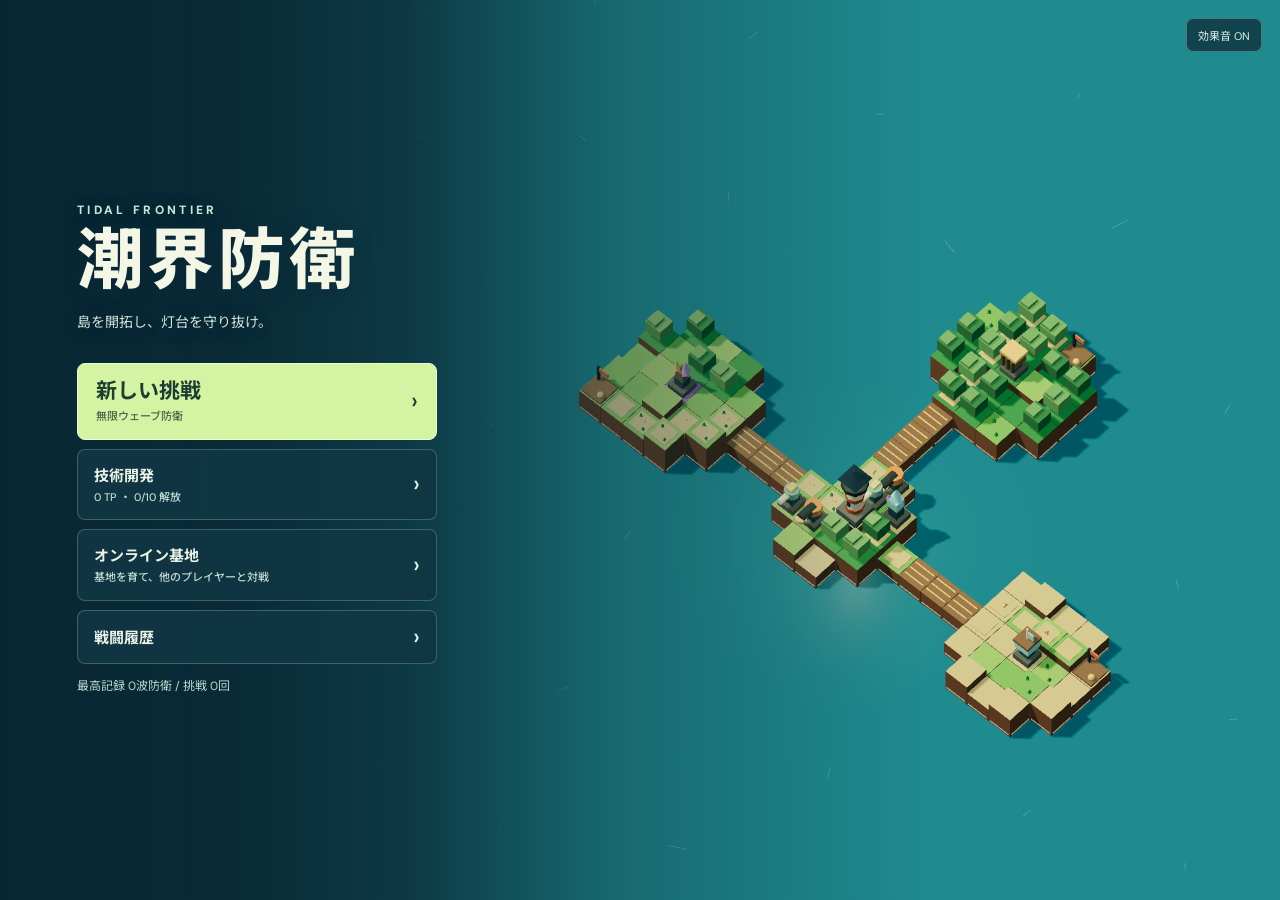
==== commit 8ff1e314: "Preview: twenty-one approved sounds and v5 auditions" ====
--- a/index.html
+++ b/index.html
@@ -1,7 +1,7 @@
 <!doctype html>
 <html lang="ja"><head><meta charset="UTF-8" /><meta name="viewport" content="width=device-width, initial-scale=1, viewport-fit=cover" />
-<meta name="theme-color" content="#091e2b" /><title>潮界防衛 — 島を拡張するタワーディフェンス</title>  <script type="module" crossorigin src="./assets/game-BX2feaNi.js"></script>
-  <link rel="modulepreload" crossorigin href="./assets/sound-qhW7Y55s.js">
+<meta name="theme-color" content="#091e2b" /><title>潮界防衛 — 島を拡張するタワーディフェンス</title>  <script type="module" crossorigin src="./assets/game-DEW64ubO.js"></script>
+  <link rel="modulepreload" crossorigin href="./assets/sound-Dl8aYW9R.js">
   <link rel="stylesheet" crossorigin href="./assets/game-7YI0NTdA.css">
 </head>
 <body><main id="app">
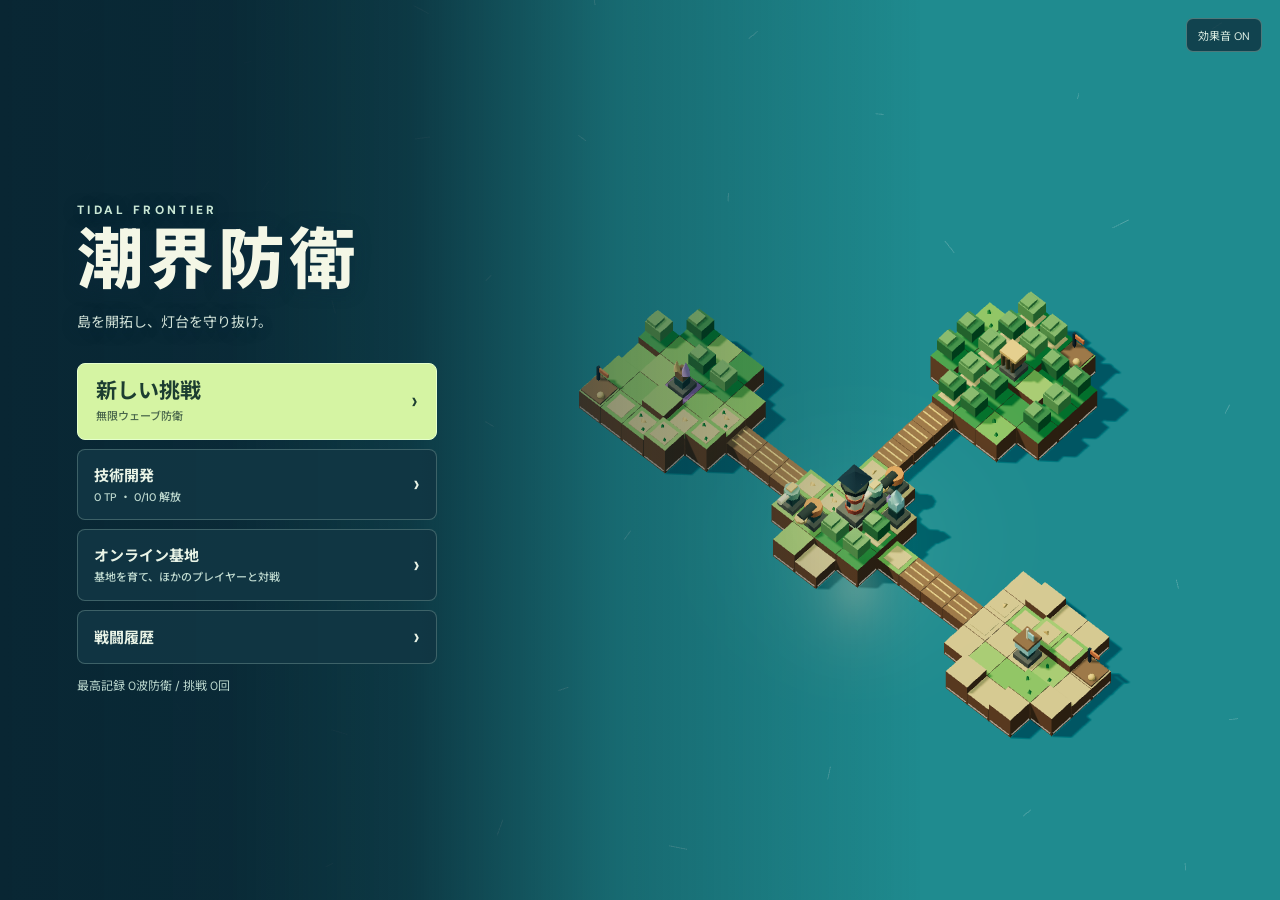
==== commit bceb9e08: "Preview: React interface migration" ====
--- a/index.html
+++ b/index.html
@@ -1,53 +1,36 @@
 <!doctype html>
 <html lang="ja"><head><meta charset="UTF-8" /><meta name="viewport" content="width=device-width, initial-scale=1, viewport-fit=cover" />
-<meta name="theme-color" content="#091e2b" /><title>潮界防衛 — 島を拡張するタワーディフェンス</title>  <script type="module" crossorigin src="./assets/game-DEW64ubO.js"></script>
+<meta name="theme-color" content="#091e2b" /><title>潮界防衛 — 島を拡張するタワーディフェンス</title>  <script type="module" crossorigin src="./assets/game-8LQAoKrF.js"></script>
   <link rel="modulepreload" crossorigin href="./assets/sound-Dl8aYW9R.js">
   <link rel="stylesheet" crossorigin href="./assets/game-7YI0NTdA.css">
 </head>
 <body><main id="app">
 <section class="field home-active" id="field" aria-label="ボクセルの島">
   <div id="scene"></div>
-  <section id="home-screen" class="home-screen" aria-label="ホーム">
-    <div class="home-content">
-      <header class="home-title"><p class="home-series">TIDAL FRONTIER</p><h1>潮界防衛</h1><p class="home-subtitle">島を開拓し、灯台を守り抜け。</p></header>
-      <nav class="home-menu" aria-label="ゲームモード">
-        <button id="home-play" class="home-primary"><span><strong id="home-play-label">防衛を始める</strong><small id="home-progress">新しい群島から開始</small></span><span aria-hidden="true" class="home-arrow">›</span></button>
-        <button id="home-new" class="home-item" hidden><span>新しい島で始める</span><span aria-hidden="true">›</span></button>
-        <button id="home-tech" class="home-item"><span>技術開発<small id="home-tp">0 TP</small></span><span aria-hidden="true">›</span></button><button id="home-online" class="home-item"><span>オンライン基地<small>基地を育て、他のプレイヤーと対戦</small></span><span aria-hidden="true">›</span></button>
-        <button id="home-history" class="home-item"><span>戦闘履歴</span><span aria-hidden="true">›</span></button>
-      </nav>
-      <p id="home-record" class="home-record"></p><p id="home-save-error" role="status" hidden></p>
-    </div>
-    <button id="home-sound" class="home-sound" type="button" aria-pressed="true">効果音 ON</button>
-  </section>
+  <section id="home-screen" class="home-screen" aria-label="ホーム"></section>
   <div class="topbar">
-    <div class="stats" aria-live="polite"><div class="stat"><small>灯台</small><strong id="hp">18 <span>♥</span></strong></div><div class="stat"><small>資金</small><strong id="gold">190 <span>G</span></strong></div><div class="stat"><small>襲撃</small><strong id="wave">01</strong></div></div>
+    <div class="stats" id="hud-stats" aria-live="polite"></div>
     <button id="pause-btn" class="pause icon-btn" title="一時停止" aria-label="一時停止">Ⅱ</button>
-    <div class="scene-label"><span id="status-label">準備中</span><span id="wave-progress"></span><span id="territory-info"></span><span id="economy-info"></span><span id="save-state" hidden></span></div>
-    <div class="hud-secondary"><div id="enemy-forecast" class="enemy-forecast"></div><div id="wave-meter" hidden><i></i></div><button id="wave-report" hidden>前回の戦果</button></div><div id="online-nav" class="online-nav"><button id="online-toggle">オンライン</button><button id="history-btn">戦闘履歴</button><button id="ranking-btn" hidden>順位</button><button id="code-btn" hidden>復帰コード</button><button id="sync-btn" hidden>再同期</button></div>
+    <div class="scene-label" id="hud-labels"></div>
+    <div class="hud-secondary"><div id="react-forecast-host"></div><div id="wave-meter" hidden><i></i></div><button id="wave-report" hidden>前回の戦果</button></div><div id="online-nav" class="online-nav"><button id="online-toggle">オンライン</button><button id="history-btn">戦闘履歴</button><button id="ranking-btn" hidden>順位</button><button id="code-btn" hidden>復帰コード</button><button id="sync-btn" hidden>再同期</button></div>
   </div>
   <div id="wave-banner" class="wave-banner" aria-live="polite"></div>
   <div id="review-bar" hidden><span id="review-summary"></span><button id="review-return">結果に戻る</button></div><div id="tooltip" class="tooltip" role="status"></div>
   <div class="view-controls"><button type="button" id="zoom-in" aria-label="拡大">＋</button><button type="button" id="zoom-out" aria-label="縮小">−</button><button id="sound-btn" type="button" aria-label="効果音" title="効果音の切替">音 ON</button><button type="button" id="reset-view" aria-label="視点を戻す">⌖</button></div>
   <div class="bottom-area">
-    <div id="facility-panel" class="facility-panel" hidden><div class="facility-heading"><strong id="facility-name"></strong><span id="facility-stats"></span><button id="facility-close" aria-label="閉じる">×</button></div><div id="facility-performance"></div><div class="facility-actions"><button id="facility-move">移動</button><button id="facility-sell">売却</button><button id="facility-upgrade0"></button><button id="facility-upgrade1"></button></div></div><div id="build-plan" class="build-plan" hidden><div><strong id="plan-name"></strong><span id="plan-effect"></span></div><button id="plan-cancel">取消</button><button id="plan-confirm">建設</button></div><div id="build-status" class="build-status"></div><div class="build-bar" id="build-bar">
-      <button class="build-option selected" data-tool="bolt"><span class="tile-icon bolt">⌁</span><span class="tool-text"><b>連射砲</b><small>70 G</small></span><kbd>1</kbd></button>
-      <button class="build-option" data-tool="cannon"><span class="tile-icon cannon">✹</span><span class="tool-text"><b>榴弾砲</b><small>120 G</small></span><kbd>2</kbd></button>
-      <button class="build-option" data-tool="frost"><span class="tile-icon frost">❄</span><span class="tool-text"><b>氷結塔</b><small>90 G</small></span><kbd>3</kbd></button>
-      <button class="build-option" data-tool="mine"><span class="tile-icon mine">◆</span><span class="tool-text"><b>資源施設</b><small>90 G</small></span><kbd>4</kbd></button>
-    </div>
-    <div id="scout-panel" class="scout-panel" hidden><div class="scout-head"><strong>遠征先を選択</strong><button id="scout-home">帰還</button></div><div id="scout-tabs" class="scout-tabs" hidden><button id="cpu-tab">CPU</button><button id="pvp-tab">対人</button></div><div id="scout-targets" class="scout-targets"></div><div id="scout-info"></div><div class="scout-route"><label>上陸地点 <select id="scout-port"></select></label><label>攻撃目標 <select id="scout-objective"></select></label><span id="scout-risk"></span></div><details id="scout-comparison"><summary>兵種比較（5種）</summary><div id="scout-units" class="scout-units"></div></details><div class="scout-actions"><button id="scout-test" class="expand-btn">自分の基地をテスト</button><button id="scout-start" class="primary">侵攻開始</button></div></div>
-    <div id="replay-panel" class="raid-panel" hidden><div class="raid-head"><strong id="replay-time"></strong><button id="replay-pause">一時停止</button><button id="replay-speed">×1</button><button id="replay-exit">終了</button></div></div><div id="raid-panel" class="raid-panel" hidden><div class="raid-head"><label for="raid-port">上陸地点</label><select id="raid-port"></select><strong id="raid-budget"></strong><label for="raid-objective">目標</label><select id="raid-objective"><option value="">灯台</option></select><button id="raid-speed">×1</button><button id="raid-end">終了</button></div><div id="raid-troops" class="raid-troops"></div><div id="unit-role"></div><div id="raid-state"></div></div>
-    <div class="battle-controls" id="battle-controls">
-      <button id="raid-btn" class="expand-btn">遠征</button><button id="expand-btn" class="expand-btn">＋ 島を追加</button><button id="start-wave" class="primary">襲撃開始 <span>▶</span></button>
-      <button id="speed-btn" class="speed-btn" hidden>速度 ×1</button>
-    </div>
+    <div id="facility-panel" class="facility-panel" hidden></div><div id="build-plan" class="build-plan" hidden></div><div id="build-status" class="build-status"></div><div class="build-bar" id="build-bar"></div>
+        <div id="scout-panel" class="scout-panel" hidden></div>
+    <div id="replay-panel" class="raid-panel" hidden></div>
+    <div id="raid-panel" class="raid-panel" hidden></div>
+    <div class="battle-controls" id="battle-controls"></div>
+
   </div>
   <div id="expand-panel" class="expand-panel" hidden><h2>どの島をつなぐ？</h2><p id="expand-detail">海域から無人島を選択</p><div id="expand-choices" class="expand-choices"></div><button id="confirm-expand" class="confirm-expand">この島をつなぐ</button><button id="close-expand" class="close-expand">準備に戻る</button></div>
-  <div id="overlay" class="overlay" hidden><div class="modal"><div class="eyebrow" id="overlay-label">GAME PAUSED</div><h1 id="overlay-title">一時停止</h1><p id="overlay-description"></p><div id="result-reward" class="result-reward" hidden><strong id="result-tp"></strong><span id="result-tp-balance"></span></div><div id="result-detail" hidden></div><button id="review-field" class="secondary" hidden>戦場を見る</button><button id="overlay-primary" class="primary">再開する ▶</button><button id="overlay-secondary" class="secondary" hidden>新しい島で再戦</button><button id="overlay-home" class="secondary overlay-home" hidden>ホームに戻る</button></div></div>
-  <dialog id="tech-dialog" class="game-dialog tech-dialog"><div class="dialog-heading"><h2>技術開発</h2><button data-close="tech-dialog" aria-label="閉じる">×</button></div><div class="tech-balance"><strong id="tech-balance"></strong><span id="tech-count"></span></div><p>解放した技術は次の防衛から使用できます。</p><div id="tech-list"></div><div id="tech-error" role="status"></div><button id="tech-close" class="primary">ホームに戻る</button></dialog><dialog id="online-dialog" class="game-dialog"><div class="dialog-heading"><h2>オンライン基地</h2><button data-close="online-dialog" aria-label="閉じる">×</button></div><p>専用の島を育て、ほかのプレイヤーの島を攻略。今のローカル基地はそのまま残ります。</p><label for="online-code">復帰コード（すでに基地を持っている場合）</label><input id="online-code" type="password" autocomplete="off" spellcheck="false" placeholder="64文字のコード"><div id="online-error" role="status"></div><div class="dialog-actions"><button id="online-create" class="expand-btn">新しい基地を作る</button><button id="online-connect" class="primary">接続</button></div></dialog>
-  <dialog id="code-dialog" class="game-dialog"><div class="dialog-heading"><h2>復帰コード</h2><button data-close="code-dialog" aria-label="閉じる">×</button></div><p>別の端末から同じ基地に接続できます。第三者には共有しないでください。</p><input id="recovery-code" readonly><button id="copy-code" class="primary">コピー</button></dialog>
-  <dialog id="history-dialog" class="game-dialog"><div class="dialog-heading"><h2 id="history-title">戦闘履歴</h2><button data-close="history-dialog" aria-label="閉じる">×</button></div><div id="history-list" class="history-list"></div></dialog>
+  <div id="overlay" class="overlay" hidden></div>
+  <dialog id="tech-dialog" class="game-dialog tech-dialog"><div class="dialog-heading"><h2>技術開発</h2><button data-close="tech-dialog" aria-label="閉じる">×</button></div><div class="tech-balance"><strong id="tech-balance"></strong><span id="tech-count"></span></div><p>解放した技術は次の防衛から使用できます。</p><div id="tech-list"></div><div id="tech-error" role="status"></div><button id="tech-close" class="primary">ホームに戻る</button></dialog>  <dialog id="online-dialog" class="game-dialog"></dialog>
+  <dialog id="code-dialog" class="game-dialog"></dialog>
+  <dialog id="history-dialog" class="game-dialog"></dialog>
   <div class="intro-tip" id="intro-tip" hidden></div>
 </section>
+<div id="react-ui-root"></div>
 </main></body></html>
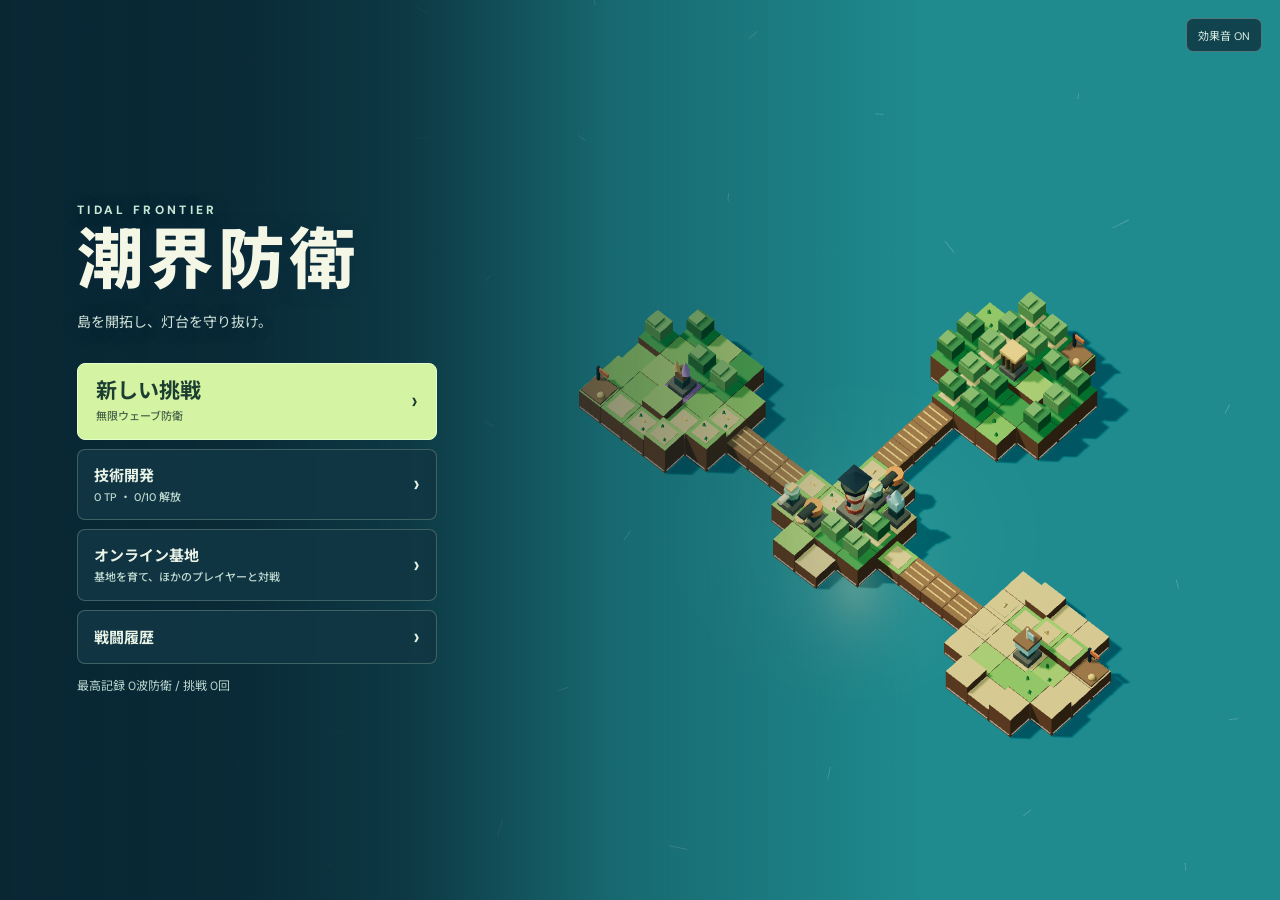
==== commit 628204d0: "Preview: efficient React UI refresh scheduling" ====
--- a/index.html
+++ b/index.html
@@ -1,6 +1,6 @@
 <!doctype html>
 <html lang="ja"><head><meta charset="UTF-8" /><meta name="viewport" content="width=device-width, initial-scale=1, viewport-fit=cover" />
-<meta name="theme-color" content="#091e2b" /><title>潮界防衛 — 島を拡張するタワーディフェンス</title>  <script type="module" crossorigin src="./assets/game-8LQAoKrF.js"></script>
+<meta name="theme-color" content="#091e2b" /><title>潮界防衛 — 島を拡張するタワーディフェンス</title>  <script type="module" crossorigin src="./assets/game-Ba3TsC8e.js"></script>
   <link rel="modulepreload" crossorigin href="./assets/sound-Dl8aYW9R.js">
   <link rel="stylesheet" crossorigin href="./assets/game-7YI0NTdA.css">
 </head>
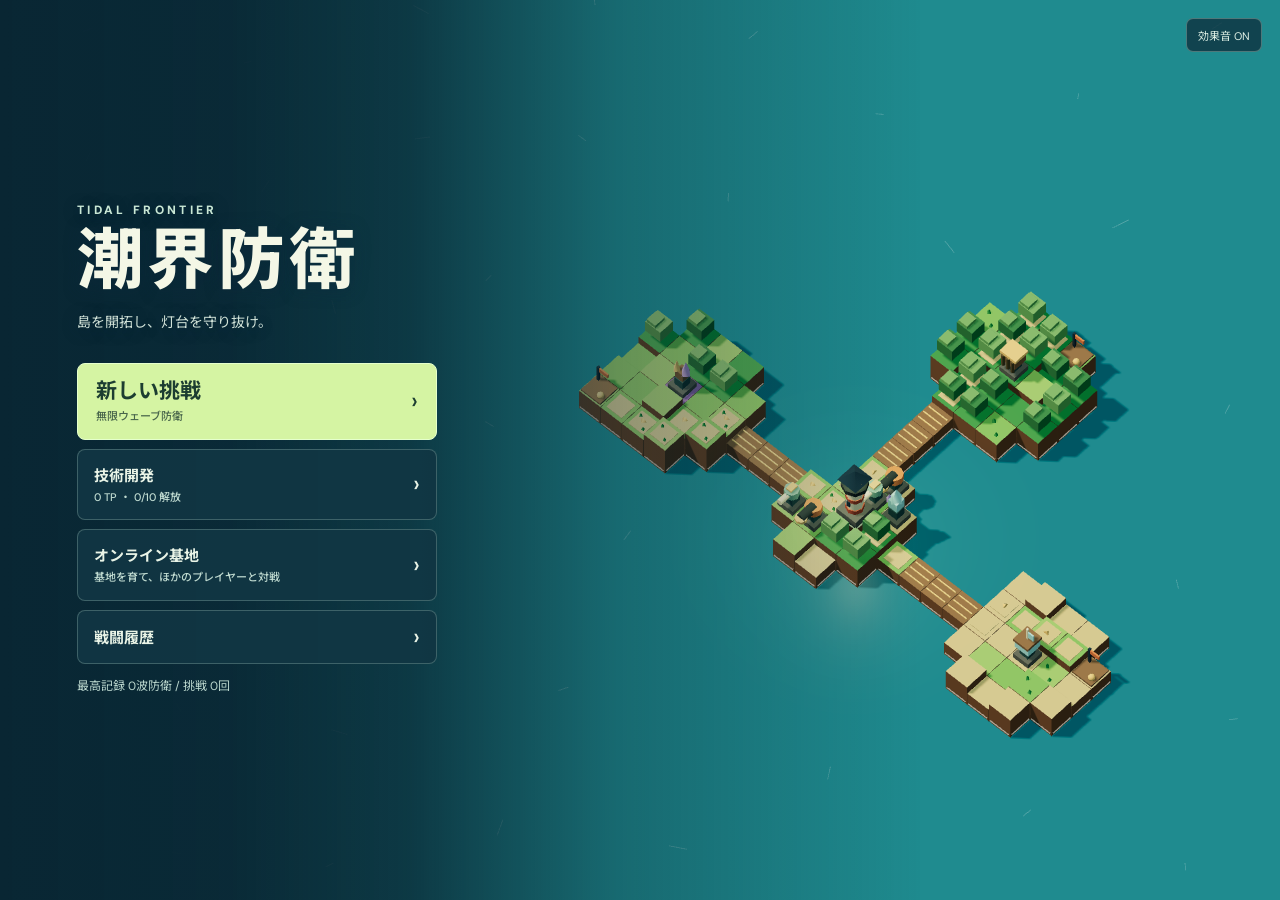
==== commit f6a6133a: "Preview: refine portrait controls clearance" ====
--- a/index.html
+++ b/index.html
@@ -1,8 +1,8 @@
 <!doctype html>
 <html lang="ja"><head><meta charset="UTF-8" /><meta name="viewport" content="width=device-width, initial-scale=1, viewport-fit=cover" />
-<meta name="theme-color" content="#091e2b" /><title>潮界防衛 — 島を拡張するタワーディフェンス</title>  <script type="module" crossorigin src="./assets/game-Ba3TsC8e.js"></script>
+<meta name="theme-color" content="#091e2b" /><title>潮界防衛 — 島を拡張するタワーディフェンス</title>  <script type="module" crossorigin src="./assets/game-BNOAigrk.js"></script>
   <link rel="modulepreload" crossorigin href="./assets/sound-Dl8aYW9R.js">
-  <link rel="stylesheet" crossorigin href="./assets/game-7YI0NTdA.css">
+  <link rel="stylesheet" crossorigin href="./assets/game-CdDKyerl.css">
 </head>
 <body><main id="app">
 <section class="field home-active" id="field" aria-label="ボクセルの島">
--- a/assets/game-CdDKyerl.css
+++ b/assets/game-CdDKyerl.css
@@ -0,0 +1 @@
+@import"https://fonts.googleapis.com/css2?family=DM+Sans:wght@400;500;600;700;800&family=Noto+Sans+JP:wght@400;500;600;700;800&display=swap";:root{color-scheme:dark;font-family:DM Sans,Noto Sans JP,system-ui,sans-serif;font-synthesis:none;background:#071b26;color:#eff8f8}*{box-sizing:border-box}html,body,#app{padding:0;margin:0;width:100%;height:100%;height:100dvh;overflow:hidden}button{cursor:pointer;font:inherit;-webkit-user-select:none;user-select:none;-webkit-touch-callout:none;touch-action:manipulation}button:focus-visible{outline:2px solid #dfff91;outline-offset:3px}button[hidden],div[hidden]{display:none!important}.field{position:relative;width:100%;height:100%;min-height:400px;background:radial-gradient(ellipse at 50% 43%,#267b91,#113c58 67%,#0c2d42);overflow:hidden;isolation:isolate}#scene{position:absolute;inset:0;touch-action:none;user-select:none;-webkit-user-select:none;-webkit-touch-callout:none}#scene canvas{display:block;width:100%;height:100%}.field:after{content:"";pointer-events:none;position:absolute;inset:0;background:linear-gradient(180deg,rgba(4,22,30,.46),transparent 23%,transparent 65%,rgba(3,21,32,.74));z-index:1}.topbar{position:absolute;top:0;left:0;right:0;z-index:6;display:flex;align-items:flex-start;justify-content:space-between;gap:14px;padding:calc(19px + env(safe-area-inset-top)) calc(22px + env(safe-area-inset-right)) 0 calc(23px + env(safe-area-inset-left))}.stats{display:flex;gap:6px;align-items:center;margin-left:auto}.stat{min-width:97px;padding:8px 14px 9px;background:#071f2dbd;border:1px solid rgba(200,242,241,.13);border-radius:10px;box-shadow:0 8px 24px #05192133}.stat small{display:block;font-size:11px;color:#9abdc5;letter-spacing:.08em;margin-bottom:1px}.stat strong{font-size:23px;line-height:1.15;font-weight:800;font-variant-numeric:tabular-nums}.stat strong span{font-size:12px;color:#d1fb9d}.icon-btn{background:#071f2dbd;border:1px solid rgba(200,242,241,.18);border-radius:9px;color:#eafcfc;height:49px;width:46px;font-size:24px}.scene-label{position:absolute;z-index:4;top:calc(92px + env(safe-area-inset-top));left:calc(28px + env(safe-area-inset-left));display:flex;gap:9px;align-items:center;background:#06212ca6;border:1px solid rgba(237,255,235,.13);border-radius:99px;padding:7px 13px;font-size:12px;font-weight:700}#wave-progress{color:#9ac3ca;font-size:11px}.wave-banner{pointer-events:none;position:absolute;z-index:4;top:16%;left:50%;transform:translate(-50%,-5px);background:#092530b8;padding:9px 26px;border:1px solid #aee2be60;border-radius:10px;color:#e8fdbd;font-weight:800;font-size:22px;letter-spacing:.05em;opacity:0;transition:opacity .35s,transform .35s;white-space:nowrap}.wave-banner.visible{opacity:1;transform:translate(-50%)}.tooltip{z-index:5;position:absolute;left:50%;top:calc(132px + env(safe-area-inset-top));transform:translate(-50%);padding:9px 17px;border-radius:9px;background:#0b2e3be3;border:1px solid #b6e2d750;color:#eaffda;font-size:13px;box-shadow:0 8px 24px #001821aa;pointer-events:none;opacity:0;transition:opacity .2s;max-width:90vw;text-align:center}.tooltip.show{opacity:1}.view-controls{position:absolute;z-index:4;right:calc(22px + env(safe-area-inset-right));bottom:calc(150px + env(safe-area-inset-bottom));display:flex;flex-direction:column;gap:5px}.view-controls button{width:39px;height:39px;font-size:23px;border-radius:9px;border:1px solid #c5f0e135;background:#092d3ca8;color:#e2f7f3}.bottom-area{position:absolute;z-index:5;bottom:calc(25px + env(safe-area-inset-bottom));left:50%;transform:translate(-50%);width:min(100% - 36px,850px);display:flex;justify-content:center;align-items:stretch;gap:12px;filter:drop-shadow(0 10px 21px #001c20a8)}.build-bar{display:flex;gap:6px;flex:1;min-width:0;padding:8px;background:#0b2936df;border:1px solid #bad5c43b;border-radius:15px;-webkit-backdrop-filter:blur(12px);backdrop-filter:blur(12px)}.build-option{position:relative;flex:1;min-width:0;display:flex;align-items:center;gap:9px;padding:8px 9px;border:1px solid transparent;border-radius:11px;color:#e7f2ea;background:transparent;text-align:left}.build-option:hover{background:#2450638a}.build-option.selected{background:#284c4d;border-color:#c3f59f;color:#fff;box-shadow:inset 0 0 0 1px #a5ff6c44}.build-option.unaffordable{opacity:.46}.tile-icon{display:grid;place-items:center;flex:none;border-radius:9px;width:47px;height:47px;font-size:29px;font-weight:800;color:#eaffda;box-shadow:inset 0 0 0 1px #ffffff29}.tile-icon.bolt{background:linear-gradient(145deg,#74b7ab,#25646d)}.tile-icon.cannon{background:linear-gradient(145deg,#ebaa6c,#95533b)}.tile-icon.frost{background:linear-gradient(145deg,#91d2f6,#3581b1)}.tile-icon.mine{background:linear-gradient(145deg,#c6a6ff,#7556b9)}.tool-text{display:flex;flex-direction:column;gap:3px;white-space:nowrap}.tool-text b{font-size:12px;font-weight:800}.tool-text small{font-size:12px;color:#c1d3ba}.build-option kbd{position:absolute;top:4px;right:6px;color:#8da9b1;font-size:10px}.battle-controls{display:flex;gap:6px}.primary{border:1px solid #e7ffc2;background:linear-gradient(#d4ffa4,#a9db6c);color:#1a3a2a;border-radius:13px;font-size:17px;font-weight:800;letter-spacing:.03em;min-width:141px;padding:14px 20px;box-shadow:0 5px #587f3a}.primary:hover{filter:brightness(1.07)}.primary:active{transform:translateY(3px);box-shadow:0 2px #587f3a}.primary span{font-size:12px;margin-left:5px}.speed-btn{color:#eff9e6;background:#245e74d9;border:1px solid #bbebd360;border-radius:11px;font-weight:800;white-space:nowrap;padding:10px 18px}.intro-tip{position:absolute;bottom:calc(117px + env(safe-area-inset-bottom));left:50%;transform:translate(-50%);z-index:5;text-align:center;background:#073145b8;border:1px solid #cee4d133;color:#e8f2e8;border-radius:9px;padding:8px 14px;font-size:12px;white-space:nowrap;pointer-events:none}.expand-panel{position:absolute;z-index:6;left:50%;top:47%;transform:translate(-50%,-50%);width:min(620px,calc(100% - 24px));background:#0d2e3bf2;-webkit-backdrop-filter:blur(18px);backdrop-filter:blur(18px);border:1px solid #add8c060;border-radius:19px;padding:27px;box-shadow:0 20px 90px #001e2bbd;text-align:center}.panel-eyebrow,.eyebrow{font-size:11px;color:#bde995;font-weight:800;letter-spacing:.21em}.expand-panel h2{font-size:24px;margin:9px 0 3px;line-height:1.25}.expand-panel p{font-size:12px;color:#afc5c9;margin:0 0 18px;line-height:1.7}.expand-choices{display:grid;grid-template-columns:repeat(3,minmax(0,1fr));gap:9px}.expand-choice{background:#1c4757c4;border:1px solid #6dabb977;border-radius:12px;color:#e9f7f7;padding:16px 8px 13px;display:flex;align-items:center;flex-direction:column;gap:6px;text-align:center;min-width:0}.expand-choice:hover,.expand-choice:focus-visible{border-color:#cefc93;background:#286176}.expand-choice .choice-icon{display:grid;place-items:center;font-size:34px;width:65px;height:59px;color:#e0ffa6}.expand-choice strong{font-size:14px;white-space:nowrap}.expand-choice small{font-size:11px;line-height:1.45;color:#a9ccd1}.expand-choice .bonus{color:#d9fd94;font-size:15px;font-weight:800}.expand-choice .warning{font-size:11px;color:#ffc9a3}.overlay{position:absolute;inset:0;z-index:10;background:#06202dbf;-webkit-backdrop-filter:blur(6px);backdrop-filter:blur(6px);display:grid;place-items:center}.modal{width:min(410px,calc(100% - 28px));background:#123642;border:1px solid #a2d7bf64;border-radius:19px;padding:36px 30px;text-align:center;box-shadow:0 35px 100px #001319b0}.modal h1{font-size:30px;margin:11px 0 9px}.modal p{font-size:14px;line-height:1.8;color:#b2cbd0;margin:0 0 24px}.modal .primary,.modal .secondary{width:100%;margin:5px 0}.secondary{border:1px solid #b9d6d06e;background:#285462;color:#f2fcfa;border-radius:11px;padding:15px;font-weight:700}@media(max-width:900px){.stats{gap:4px}.stat{min-width:75px;padding:7px 9px}.stat strong{font-size:19px}.stat small{font-size:10px}.topbar{padding:calc(12px + env(safe-area-inset-top)) 12px 0}.pause{width:37px;height:44px}.scene-label{top:calc(79px + env(safe-area-inset-top));left:12px}.view-controls{right:13px;bottom:calc(185px + env(safe-area-inset-bottom))}.build-option{gap:5px;padding:6px}.tile-icon{width:37px;height:42px;font-size:24px}.build-option kbd{display:none}.tool-text b{font-size:11px}.tool-text small{font-size:10px}.bottom-area{bottom:calc(12px + env(safe-area-inset-bottom));width:calc(100% - 20px)}.intro-tip{bottom:calc(104px + env(safe-area-inset-bottom));font-size:11px}}@media(max-width:650px){.bottom-area{flex-wrap:wrap;gap:8px}.build-bar{width:100%;flex:auto;justify-content:stretch}.build-option{justify-content:center;flex-direction:column;gap:2px;padding:5px 3px}.tile-icon{width:36px;height:35px;font-size:20px}.tool-text{align-items:center;gap:0}.tool-text b{font-size:11px}.tool-text small{font-size:10px}.battle-controls{width:100%}.primary{min-width:0}.battle-controls .primary{flex:1;padding:8px 12px;font-size:14px}.battle-controls .speed-btn{flex:1}.view-controls{bottom:calc(181px + env(safe-area-inset-bottom));right:11px}.view-controls button{width:34px;height:32px;font-size:21px}.intro-tip{bottom:calc(166px + env(safe-area-inset-bottom));width:fit-content;max-width:calc(100% - 28px);white-space:normal;font-size:10px;padding:5px 9px}.stat{min-width:54px;padding:7px}.stat strong{font-size:16px}.stat small{font-size:9px}.pause{width:32px;height:38px;font-size:20px}.topbar{gap:5px}.expand-panel{top:25%;padding:16px 10px}.expand-panel h2{font-size:21px}.expand-panel p{font-size:11px}.expand-choices{gap:5px}.expand-choice{padding:10px 4px;gap:4px}.expand-choice strong{font-size:11px}.expand-choice small,.expand-choice .warning{font-size:9px}.expand-choice .bonus{font-size:13px}.expand-choice .choice-icon{font-size:27px;height:38px}.scene-label{top:calc(65px + env(safe-area-inset-top));font-size:10px}.tooltip{top:calc(108px + env(safe-area-inset-top))}}@media(max-height:510px){.topbar{padding-top:7px}.scene-label{top:60px}.bottom-area{bottom:6px}.intro-tip{display:none}.view-controls{bottom:80px}.expand-panel{top:48%;padding:13px}.expand-panel h2{margin:4px 0}.expand-panel p{margin:0 0 7px}.expand-choice{padding:6px;gap:2px}.expand-choice .choice-icon{height:30px}}@media(min-width:760px){.expand-panel{left:auto;right:24px;top:48%;transform:translateY(-50%);width:290px;padding:20px;text-align:left}.expand-panel h2{font-size:22px}.expand-choices{grid-template-columns:1fr;gap:7px}.expand-choice{display:grid;grid-template-columns:41px 1fr auto;text-align:left;align-items:center;gap:1px 7px;padding:9px 10px}.expand-choice .choice-icon{grid-row:span 3;font-size:28px;width:40px;height:49px}.expand-choice strong{grid-column:2 / 4;font-size:13px}.expand-choice small{grid-column:2 / 4;font-size:10px}.expand-choice .bonus{grid-column:2;font-size:12px}.expand-choice .warning{grid-column:3;font-size:9px}}#territory-info{color:#d8eedb;white-space:nowrap;font-size:11px}.expand-btn{background:#26646b;color:#edffe3;font-weight:800;border:1px solid #a6dbc2;border-radius:13px;padding:10px 13px;font-size:13px;white-space:nowrap}.expand-btn:disabled{opacity:.48;cursor:default}.close-expand{color:#cee7e7;background:transparent;border:1px solid #a2d7bf54;padding:8px 14px;border-radius:8px;margin-top:12px;width:100%;font-size:12px}@media(max-width:650px){.battle-controls .expand-btn{flex:1;padding:8px;font-size:12px}.battle-controls .primary{flex:1}.scene-label{gap:5px}#territory-info{font-size:9px}.expand-panel{top:26%}.intro-tip{width:max-content;max-width:calc(100% - 28px)}.expand-choice .warning{white-space:normal}}@media(min-width:651px)and (max-width:1000px){.bottom-area{width:calc(100% - 24px)}.expand-btn{padding:9px;font-size:12px}}.expand-choice.selected{border-color:#dcf8a0;background:#2d5b5b;box-shadow:inset 0 0 0 1px #d1ffb032}.confirm-expand{margin-top:12px;width:100%;background:#bde98b;color:#193f30;font-weight:800;font-size:14px;border-radius:9px;border:1px solid #d3f4ae;padding:10px}.close-expand{margin-top:6px}@media(max-width:650px){.expand-panel{top:28%}.confirm-expand{margin-top:8px;padding:8px}.close-expand{padding:6px}}.enemy-forecast{position:absolute;top:calc(129px + env(safe-area-inset-top));left:28px;z-index:4;color:#e5f4e7;background:#0a2b3cbd;padding:6px 10px;border-radius:7px;font-size:11px;pointer-events:none}.facility-panel{position:absolute;bottom:calc(100% + 12px);left:0;width:min(560px,100%);background:#102f3eeb;border:1px solid #a3d7b67a;border-radius:13px;padding:10px;display:flex;flex-direction:column;gap:8px;box-shadow:0 8px 25px #001d27a8}.facility-heading{display:flex;align-items:center;gap:10px;font-size:13px}#facility-stats{font-size:11px;color:#b8d8d4;flex:1}#facility-close{border:0;background:transparent;color:#fff;font-size:22px;padding:0 8px}.facility-actions{display:grid;grid-template-columns:1fr 1fr;gap:6px}.facility-actions button{background:#285260;color:#edf8e9;border:1px solid #a7d7c665;border-radius:8px;padding:8px;font-size:12px;font-weight:700;text-align:center}.facility-actions button:disabled{opacity:.43}#facility-sell{color:#ffdda7}@media(max-width:650px){.enemy-forecast{top:calc(94px + env(safe-area-inset-top));left:12px;font-size:10px}.facility-panel{padding:7px;gap:5px}.facility-actions button{padding:7px 5px;font-size:11px}.facility-heading{gap:6px}.facility-panel .facility-heading strong{font-size:12px}.tooltip{top:calc(126px + env(safe-area-inset-top))}.intro-tip{display:none}}@media(min-width:651px){.enemy-forecast{max-width:calc(100% - 60px)}.expand-choice .bonus{white-space:normal;line-height:1.25}}@media(max-width:650px){.enemy-forecast{max-width:calc(100% - 24px);white-space:normal}.facility-panel{width:100%}.facility-actions button{min-height:36px}.expand-choice .bonus{line-height:1.25;white-space:normal}}@media(min-width:760px){.expand-choice .bonus{grid-column:2/4;white-space:nowrap}.expand-choice .warning{grid-column:2/4}.expand-choice .choice-icon{grid-row:span 4}.expand-panel{padding:16px}.expand-choice{padding:7px 10px}}#save-state{color:#ffc49d;max-width:180px;white-space:normal}.raid-panel{width:min(100%,660px);margin:auto;background:#102f3eec;border:1px solid #a3d7b67a;border-radius:12px;padding:9px;display:flex;flex-direction:column;gap:8px}.raid-head{display:flex;align-items:center;gap:8px;font-size:12px}.raid-head select,.raid-head button,.raid-troops button{background:#285260;color:#edf8e9;border:1px solid #a7d7c665;border-radius:8px;padding:9px 7px;font:inherit;font-weight:700;touch-action:manipulation}.raid-head strong{margin-left:auto}.raid-troops{display:grid;grid-template-columns:repeat(5,minmax(0,1fr));gap:5px}.raid-troops button:disabled{opacity:.4}.confirm-expand:disabled{opacity:.45}#raid-btn{font-size:12px;padding:8px}@media(max-width:650px){.raid-troops button{font-size:11px;padding:9px 2px}.raid-head{gap:4px;font-size:11px}.raid-head select{padding:7px 3px}.battle-controls #raid-btn{flex:0 0 auto;font-size:11px;padding:6px}.battle-controls .expand-btn{font-size:11px}.battle-controls .primary{font-size:12px}}.scout-panel{width:min(100%,690px);margin:auto;background:#102f3ef2;border:1px solid #a3d7b67a;border-radius:12px;padding:10px;display:flex;flex-direction:column;gap:8px}.scout-head,.scout-actions{display:flex;align-items:center;justify-content:space-between;gap:8px}.scout-head button,.scout-targets button{border:1px solid #a7d7c665;background:#285260;color:#edf8e9;border-radius:8px;padding:8px;touch-action:manipulation}.scout-targets{display:grid;grid-template-columns:repeat(3,minmax(0,1fr));gap:5px}.scout-targets button{display:flex;flex-direction:column;gap:3px;align-items:center;font-size:13px}.scout-targets button.selected{border-color:#d8f6a4;background:#3e6861}.scout-targets small{font-size:11px;color:#d9e3b6}#scout-info{font-size:12px;color:#d1e8e1;line-height:1.45}.scout-actions .primary{min-width:0;flex:1;padding:9px;font-size:13px}@media(max-width:650px){.scout-panel{padding:8px;gap:5px}.scout-targets button{font-size:11px;padding:6px 3px}.scout-targets small{font-size:10px}.scout-actions .expand-btn{font-size:11px;padding:7px}.scout-actions .primary{font-size:12px}.raid-head{flex-wrap:wrap}}.field:has(#scout-panel:not([hidden])) .view-controls{bottom:calc(230px + env(safe-area-inset-bottom))}@media(max-width:650px){.field:has(#scout-panel:not([hidden])) .view-controls{bottom:calc(220px + env(safe-area-inset-bottom))}}@media(max-height:510px){.field:has(#scout-panel:not([hidden])) .view-controls{bottom:calc(100px + env(safe-area-inset-bottom))}}.online-nav{position:absolute;top:calc(173px + env(safe-area-inset-top));left:28px;z-index:5;display:flex;flex-wrap:wrap;gap:5px;max-width:calc(100% - 48px)}.online-nav button,.scout-tabs button,.dialog-heading button{background:#103b4ce8;color:#e8f4e6;border:1px solid #afcdb55e;border-radius:7px;padding:8px 10px;font-size:12px;font-weight:700}.online-nav[hidden]{display:none}.scout-tabs{display:flex;gap:6px}.scout-tabs button{flex:1}.scout-tabs .selected{background:#43695c;border-color:#daffa5}.game-dialog{width:min(470px,calc(100% - 24px));max-height:82dvh;overflow:auto;background:#10333f;color:#e8f4ed;border:1px solid #add8c070;border-radius:14px;padding:18px;box-shadow:0 12px 80px #001725a8}.game-dialog::backdrop{background:#061922b3}.dialog-heading{display:flex;align-items:center;justify-content:space-between;gap:8px}.dialog-heading h2{margin:0;font-size:20px}.dialog-heading button{font-size:20px;padding:2px 12px}.game-dialog p,.game-dialog label{font-size:12px;color:#cfdfda;line-height:1.65}.game-dialog input{width:100%;margin:6px 0 12px;border:1px solid #89baba80;background:#092b39;color:#fff;border-radius:8px;padding:12px;font-size:16px}.dialog-actions{display:flex;gap:8px}.dialog-actions button{flex:1;min-width:0;font-size:13px;padding:10px}.game-dialog #online-error{font-size:12px;color:#ffcb9c;margin-bottom:8px}.history-list{display:flex;flex-direction:column;gap:6px;margin-top:12px}.history-row{display:flex;align-items:center;justify-content:space-between;gap:8px;text-align:left;background:#214755;border:1px solid #aac9bd55;border-radius:8px;padding:10px;color:#eef8e8;font-size:13px}.history-row small{display:block;font-size:11px;color:#c9dad2;margin-top:3px}.history-row strong{white-space:nowrap}.history-row.win strong{color:#c6f68b}.history-row.loss strong{color:#f9b9a1}.field.network-busy .bottom-area,.field.network-busy .online-nav,.field.network-busy #expand-panel{pointer-events:none;opacity:.68}@media(max-width:650px){.online-nav{top:calc(130px + env(safe-area-inset-top));left:12px;max-width:calc(100% - 24px);gap:3px}.online-nav button{font-size:10px;padding:7px 6px}.game-dialog{padding:14px}.scout-tabs button{font-size:11px;padding:5px}.field:has(#scout-tabs:not([hidden])) .view-controls{bottom:calc(253px + env(safe-area-inset-bottom))}}#economy-info{font-size:10px;color:#c2ddc6;white-space:nowrap}.expand-choices{max-height:42dvh;overflow-y:auto;overscroll-behavior:contain}.expand-panel p{margin-bottom:8px}.expand-choice .choice-icon{grid-row:span 3;height:35px;font-size:25px}.raid-head{flex-wrap:wrap}.raid-head select{max-width:170px}@media(max-width:759px){.expand-panel{top:auto;bottom:calc(8px + env(safe-area-inset-bottom));left:50%;transform:translate(-50%);padding:10px;width:calc(100% - 16px);max-height:45dvh}.expand-panel h2{font-size:16px;margin:0 0 3px}.expand-panel p{font-size:10px;margin:0 0 5px}.expand-choices{grid-template-columns:repeat(2,minmax(0,1fr));max-height:22dvh;gap:4px}.expand-choice{display:grid;grid-template-columns:24px 1fr;text-align:left;padding:5px;gap:1px 3px}.expand-choice .choice-icon{width:24px;height:32px;grid-row:span 3;font-size:20px}.expand-choice strong,.expand-choice small,.expand-choice .warning{grid-column:2}.expand-choice strong{font-size:12px}.expand-choice small,.expand-choice .warning{font-size:10px}.confirm-expand,.close-expand{margin-top:5px;padding:6px}.field:has(#expand-panel:not([hidden])) .bottom-area{visibility:hidden}.field:has(#expand-panel:not([hidden])) .view-controls{bottom:47dvh}#economy-info{font-size:9px}.scene-label{flex-wrap:wrap;max-width:calc(100% - 24px)}}.field:has(#expand-panel:not([hidden])) .bottom-area{visibility:hidden}@media(min-width:760px){.field:has(#expand-panel:not([hidden])) .view-controls{left:24px;right:auto;bottom:28px}}@media(max-width:360px){.topbar{gap:4px;padding-left:8px;padding-right:8px}.stats{gap:3px}.stat{min-width:45px;padding:5px}.stat strong{white-space:nowrap;font-size:14px}.stat strong span{font-size:10px}.pause{width:29px;height:35px}.scene-label{left:8px;top:60px;gap:4px;padding:6px 8px}}.raid-troops button{display:grid;grid-template-columns:35px 1fr;grid-template-rows:1fr auto;align-items:center;gap:0 3px;text-align:left;min-height:54px}.raid-troops img{width:35px;height:44px;object-fit:contain;grid-row:span 2;pointer-events:none}.raid-troops small{font-size:10px;color:#d9e8bb}#unit-role{min-height:14px;font-size:11px;color:#d1e8e1}@media(max-width:650px){.raid-troops button{display:flex;flex-direction:column;align-items:center;padding:3px;font-size:10px;gap:0;min-height:60px}.raid-troops img{width:34px;height:37px}.raid-troops small,#unit-role{font-size:10px}}#sound-btn{font-size:10px;white-space:nowrap;padding:4px}@media(max-width:650px){.field:has(#raid-panel:not([hidden])) .view-controls{bottom:calc(210px + env(safe-area-inset-bottom))}}@media(max-height:510px){.field:has(#raid-panel:not([hidden])) .view-controls{bottom:calc(12px + env(safe-area-inset-bottom));right:8px}.field:has(#raid-panel:not([hidden])) .raid-panel{max-width:calc(100% - 96px)}}.field,.field button,.map-marker{-webkit-user-select:none;user-select:none;-webkit-touch-callout:none}.game-dialog input{user-select:text;-webkit-user-select:text;-webkit-touch-callout:default}.bottom-area{width:min(100% - 28px,980px);flex-wrap:wrap;gap:7px}.build-status,.build-plan{flex:0 0 100%;min-height:28px;display:flex;align-items:center;justify-content:center;gap:8px;color:#e5f5d0;font-size:13px}.build-status{pointer-events:none;text-shadow:0 1px 5px #001b20}.build-plan{background:#102f3ef5;border:1px solid #b9e5aa90;border-radius:11px;padding:8px 10px;justify-content:flex-end}.build-plan>div{flex:1;min-width:0;display:flex;flex-direction:column;gap:2px}#plan-effect{font-size:12px;color:#bfe1ce}.build-plan button{border:1px solid #b0c9b7;border-radius:8px;padding:10px 15px;background:#244b58;color:#f5faf1;white-space:nowrap;font-weight:700}#plan-confirm{background:#c8f296;color:#19372a;border-color:#e7ffba}#plan-confirm:disabled{opacity:.4}.build-option{gap:6px;padding:6px;min-width:0}.tile-icon{width:52px;height:56px;background:none!important;box-shadow:none;border-radius:0}.tile-icon img{width:100%;height:100%;object-fit:contain;pointer-events:none}.tool-role{font-style:normal;font-size:11px;color:#bddbd0;line-height:1.2}.tool-text b{font-size:14px}.tool-text small{font-size:13px;color:#e4f4bf}.build-option.unaffordable{opacity:.56}.map-markers{position:absolute;inset:0;pointer-events:none;z-index:3;overflow:hidden}.map-marker{position:absolute;transform:translate(-50%,-100%);pointer-events:auto;padding:4px 6px;border-radius:6px;border:1px solid #b6dfc899;background:#173b42ed;color:#ecffe4;font-weight:700;font-size:11px;white-space:nowrap;box-shadow:0 2px 5px #09202b88;line-height:1.2}.map-marker.resource-marker{background:#364b42ef;color:#e3ffb2;border-color:#d4efaa}.map-marker.port-marker{background:#543b2def;color:#ffe0ae;border-color:#e0b47a;pointer-events:none}.map-marker.loss-marker{background:#772e37ec;color:#fff0e4;border-color:#ff9a83}.field:has(#overlay:not([hidden])) .map-markers{pointer-events:none}#facility-performance{font-size:12px;color:#cde1d4}.facility-panel{bottom:calc(100% + 5px);max-height:38dvh;overflow:auto}.facility-actions button{line-height:1.35}#wave-meter{position:absolute;top:calc(117px + env(safe-area-inset-top));left:28px;width:220px;height:5px;background:#092e3e;border-radius:8px;overflow:hidden;z-index:4}#wave-meter i{display:block;height:100%;background:#d6f59c;transition:width .2s}#wave-report{position:absolute;left:28px;top:calc(218px + env(safe-area-inset-top));z-index:5;background:#163d47;color:#d9f3d2;border:1px solid #accdbd77;padding:8px 10px;border-radius:7px;font-size:12px}#review-bar{position:absolute;z-index:5;bottom:20px;left:50%;transform:translate(-50%);display:flex;align-items:center;gap:12px;background:#123642;padding:10px 14px;border-radius:12px;white-space:nowrap;font-size:13px}#review-return{border:1px solid #c2e9a2;border-radius:7px;background:#c8f296;color:#19372a;padding:9px}#result-detail{display:grid;gap:4px;margin:0 0 12px;max-height:26dvh;overflow:auto;font-size:13px;text-align:left}#result-detail>div{display:flex;justify-content:space-between;gap:8px;border-bottom:1px solid #a4c4b42c;padding:6px 0}#result-detail strong{color:#e3f2c2}#review-field{padding:9px}.modal{max-height:92dvh;overflow:auto;padding:22px}.scout-route{display:flex;align-items:center;flex-wrap:wrap;gap:6px;font-size:12px}.scout-route label{display:flex;align-items:center;gap:4px}.scout-route select{background:#204957;color:#e9ffe2;border:1px solid #b0c9b777;padding:5px;border-radius:6px;font:inherit;max-width:150px}#scout-risk{color:#ffdcaa;font-size:12px}.scout-units{display:grid;grid-template-columns:repeat(5,minmax(0,1fr));gap:4px}.scout-units>div{border-top:1px solid #a6d5c550;padding:5px 2px;display:flex;flex-direction:column;align-items:center;font-size:11px;text-align:center;gap:2px}.scout-units img{height:36px;width:36px;object-fit:contain}.scout-units small{font-size:10px;color:#c4dcd2;line-height:1.3}#raid-state{font-size:12px;color:#c4e4d0;text-align:center}.field:has(#scout-panel:not([hidden])) .view-controls{bottom:calc(330px + env(safe-area-inset-bottom))}.field:has(#build-plan:not([hidden])) .view-controls{bottom:calc(190px + env(safe-area-inset-bottom))}.field:has(#facility-panel:not([hidden])) .view-controls{bottom:calc(260px + env(safe-area-inset-bottom))}@media(max-width:650px){.bottom-area{width:calc(100% - 16px);gap:6px}.build-bar{padding:4px;gap:3px}.build-option{padding:3px 1px;gap:1px}.tile-icon{width:49px;height:45px}.tool-text b,.tool-text small{font-size:12px}.tool-role{font-size:10px}.build-status{min-height:22px;font-size:12px}.build-plan{padding:6px;gap:4px;font-size:12px}#plan-effect{font-size:11px}.build-plan button{padding:8px 7px}#territory-info,#economy-info{font-size:10px}.scene-label{border-radius:8px;gap:5px;max-width:calc(100% - 16px);line-height:1.3;padding:5px 8px}.scene-label:has(#wave-progress:not(:empty)){flex-wrap:wrap}.in-combat #territory-info{display:none}#wave-meter{top:calc(91px + env(safe-area-inset-top));left:12px;width:190px}.in-combat .enemy-forecast{top:calc(101px + env(safe-area-inset-top))}#wave-report{top:calc(166px + env(safe-area-inset-top));left:12px;font-size:11px;padding:5px 8px}.map-marker{font-size:10px;padding:3px 5px}.facility-panel{max-height:32dvh}.scout-units{gap:2px}.scout-units img{width:30px;height:30px}.scout-units>div{font-size:10px}.scout-units small{font-size:9px}.scout-route{gap:4px;font-size:11px}.scout-route select{max-width:112px}#scout-risk{font-size:11px;flex-basis:100%}.field:has(#build-plan:not([hidden])) .view-controls{bottom:calc(245px + env(safe-area-inset-bottom))}.field:has(#scout-panel:not([hidden])) .view-controls{bottom:calc(350px + env(safe-area-inset-bottom))}.field:has(#facility-panel:not([hidden])) .view-controls{bottom:calc(335px + env(safe-area-inset-bottom))}.field:has(#raid-panel:not([hidden])) .view-controls{bottom:calc(230px + env(safe-area-inset-bottom))}}@media(max-height:510px){.scout-panel{max-height:70dvh;overflow:auto}.field:has(#scout-panel:not([hidden])) .view-controls,.field:has(#build-plan:not([hidden])) .view-controls,.field:has(#facility-panel:not([hidden])) .view-controls{bottom:8px}.bottom-area{max-width:calc(100% - 90px)}.map-marker{font-size:9px}}.map-marker.port-marker.selectable{pointer-events:auto}.map-marker.danger-marker{z-index:4;pointer-events:none;background:#c13f3a;color:#fff;font-size:15px;border-color:#ffc4a5;border-radius:50%;padding:4px 7px}@media(min-width:651px){.build-option .tile-icon{width:59px;height:58px}}@media(max-width:650px){.wave-banner{font-size:15px;max-width:calc(100% - 20px);white-space:normal;text-align:center;top:21%;padding:7px 12px}}@media(max-width:650px){.field .view-controls,.field:has(#scout-panel:not([hidden])) .view-controls,.field:has(#facility-panel:not([hidden])) .view-controls,.field:has(#build-plan:not([hidden])) .view-controls,.field:has(#raid-panel:not([hidden])) .view-controls,.field:has(#expand-panel:not([hidden])) .view-controls{flex-direction:row;bottom:calc(var(--hud-bottom,160px) + 32px);right:9px;left:auto;gap:4px}.view-controls button{height:30px;width:34px}.facility-panel{position:relative;bottom:auto;left:auto;max-height:32dvh;flex:0 0 100%;width:100%}.field:has(#facility-panel:not([hidden])) .build-bar{display:none}.facility-heading{font-size:13px}.facility-actions button{font-size:12px}.scout-units small{font-size:10px;line-height:1.3}.scout-units>div{font-size:11px}}@media(max-width:360px){.scout-panel{gap:4px}.scout-units img{height:25px}.scout-units>div{font-size:10px}.scout-units small{font-size:9px}.scout-actions .expand-btn{font-size:10px}.tool-text b{font-size:11px}.tool-role{font-size:9px}}@media(max-height:510px)and (max-width:650px){.field .view-controls{bottom:8px;flex-direction:column}.bottom-area{max-width:calc(100% - 88px)}}#scout-comparison summary{font-size:12px;font-weight:700;color:#daeacb;cursor:pointer;padding:5px 2px;touch-action:manipulation}#scout-comparison[open] summary{margin-bottom:2px}@media(max-width:650px){#scout-comparison summary{font-size:12px;padding:4px 2px}.scout-route{display:grid;grid-template-columns:1fr 1fr}.scout-route label{justify-content:space-between;white-space:nowrap}.scout-route select{min-width:0;max-width:calc(100% - 48px)}#scout-risk{grid-column:1/-1}}@media(max-width:360px){.scout-route{grid-template-columns:1fr}.scout-route label{justify-content:flex-start}.scout-route select{max-width:150px}}.topbar{display:grid;grid-template-columns:minmax(0,1fr) auto auto;grid-template-areas:"stats nav pause" "info info info" "secondary secondary secondary";align-items:center;justify-items:start;gap:6px 10px;padding:calc(12px + env(safe-area-inset-top)) calc(14px + env(safe-area-inset-right)) 0 calc(14px + env(safe-area-inset-left));pointer-events:none}.stats{grid-area:stats;justify-self:start;margin:0;gap:0;padding:0;background:#092d3ce0;border:1px solid #c7e9df2c;border-radius:9px;box-shadow:0 3px 10px #09233124;width:max-content;max-width:100%;align-items:stretch}.stat{min-width:0;display:flex;align-items:baseline;gap:6px;padding:9px 12px;border:none;border-radius:0;box-shadow:none;background:none}.stat:not([hidden])~.stat:not([hidden]){border-left:1px solid #beddd633}.stat small{font-size:11px;letter-spacing:0;margin:0;white-space:nowrap}.stat strong{font-size:20px;white-space:nowrap;line-height:1.15}.stat strong span{font-size:12px}.pause{grid-area:pause;justify-self:end;width:40px;height:40px;pointer-events:auto;font-size:21px}.scene-label{grid-area:info;position:static;max-width:100%;padding:0 2px;gap:5px 10px;flex-wrap:wrap;background:none;border:0;border-radius:0;box-shadow:none;font-size:12px;line-height:1.45;text-shadow:0 1px 3px #062832;align-items:baseline}.scene-label span:empty{display:none}#status-label{color:#eef8e9;font-weight:800}#territory-info,#economy-info{font-size:11px;color:#c9e2d7;white-space:normal}.hud-secondary{grid-area:secondary;display:flex;flex-wrap:wrap;align-items:center;gap:6px;min-width:0;max-width:100%}.hud-secondary:not(:has(>:not([hidden]))){display:none}.enemy-forecast,#wave-meter,#wave-report{position:static;max-width:100%;margin:0}.enemy-forecast{background:none;padding:0 2px;color:#d3e5d5;font-size:11px;text-shadow:0 1px 3px #062832}#wave-meter{width:120px;height:4px}#wave-report{font-size:11px;padding:4px 7px;pointer-events:auto}.online-nav{grid-area:nav;position:static;justify-self:end;max-width:100%;gap:4px;justify-content:flex-end;pointer-events:auto}.online-nav button{font-size:11px;padding:7px 9px;box-shadow:none}@media(max-width:650px){.topbar{grid-template-columns:minmax(0,1fr) auto;grid-template-areas:"stats pause" "info info" "secondary secondary" "nav nav";gap:5px;padding:calc(9px + env(safe-area-inset-top)) calc(8px + env(safe-area-inset-right)) 0 calc(8px + env(safe-area-inset-left))}.stats{width:100%;max-width:100%;justify-content:space-between}.stat{padding:7px 8px;gap:4px;flex:1;justify-content:center}.stat strong{font-size:17px}.stat small{font-size:10px}.pause{width:34px;height:36px;min-width:34px}.scene-label{gap:2px 7px;min-width:0;font-size:11px}#territory-info,#economy-info{font-size:10px}.online-nav{justify-self:start;justify-content:flex-start;gap:4px}.online-nav button{font-size:11px;padding:6px 8px}.enemy-forecast{font-size:10px}.hud-secondary{gap:4px 8px}}@media(max-width:360px){.stat{padding:7px 6px;gap:3px}.stat strong{font-size:16px}.stat strong span{font-size:10px}.stat small{font-size:9px}}@media(max-height:510px)and (min-width:651px){.topbar{padding-top:calc(6px + env(safe-area-inset-top));gap:3px 8px}.stat{padding:5px 9px}.stat strong{font-size:17px}.pause{width:34px;height:34px}.online-nav button{padding:5px 7px}}.home-active .topbar,.home-active .bottom-area,.home-active .view-controls,.home-active .expand-panel,.home-active .map-markers,.home-active .danger-marker,.home-active .tooltip,.home-active .wave-banner,.home-active #review-bar{display:none!important}.home-active #scene{pointer-events:none}.home-active:after{background:transparent}.home-screen[hidden]{display:none}.home-screen{position:absolute;inset:0;z-index:9;display:flex;align-items:center;justify-content:flex-start;padding:calc(26px + env(safe-area-inset-top)) calc(44px + env(safe-area-inset-right)) calc(30px + env(safe-area-inset-bottom)) max(6vw,calc(24px + env(safe-area-inset-left)));background:linear-gradient(90deg,#092633 0%,#092633f5 18%,#092633cf 32%,#09263355 48%,transparent 72%);overflow:auto;overscroll-behavior:contain}.home-content{width:min(360px,43vw);position:relative;flex:none}.home-title{margin-bottom:32px;text-shadow:0 2px 18px #0b263a7a}.home-series{font-size:12px;font-weight:800;letter-spacing:.28em;color:#c9e7d5;margin:0 0 6px}.home-title h1{font-size:clamp(43px,5.2vw,76px);line-height:1.12;font-weight:800;letter-spacing:.055em;margin:0;color:#f4f7e6;white-space:nowrap}.home-subtitle{font-size:14px;margin:12px 0 0;color:#d1e2d8}.home-menu{display:flex;flex-direction:column;gap:9px}.home-menu button{display:flex;align-items:center;justify-content:space-between;text-align:left;gap:12px;width:100%;border-radius:8px;padding:14px 16px;min-height:48px;color:#e9f4e7;font-size:15px;font-weight:700;background:#123744e6;border:1px solid #a0c4bc4f;transition:background .18s,border-color .18s}.home-menu button:hover{border-color:#d7f6a6;background:#26545a}.home-menu button:active{transform:translateY(1px)}.home-menu button:disabled{opacity:.5;cursor:default}.home-menu .home-primary{background:#d5f4a3;border-color:#e5ffcc;color:#1c3d31;min-height:72px;padding:14px 18px}.home-menu .home-primary:hover{background:#e6ffc2}.home-primary strong{display:block;font-size:21px;line-height:1.3}.home-menu small{display:block;font-weight:500;font-size:11px;line-height:1.4;margin-top:4px;color:#bfdad0}.home-primary small{color:#48654b}.home-menu button>span:last-child{font-size:24px;line-height:1;font-weight:500}.home-sound{position:absolute;right:calc(18px + env(safe-area-inset-right));top:calc(18px + env(safe-area-inset-top));background:#103744da;border:1px solid #bdd6c85c;color:#e0f1e6;border-radius:7px;padding:8px 11px;font-size:11px}#home-save-error{font-size:12px;line-height:1.4;color:#ffd6a7}.overlay-home{background:transparent;border-color:#7da6a84f;font-size:13px}@media(max-width:650px){.home-screen{display:flex;flex-direction:column;align-items:center;justify-content:flex-end;padding:calc(12px + env(safe-area-inset-top)) calc(24px + env(safe-area-inset-right)) calc(25px + env(safe-area-inset-bottom)) calc(24px + env(safe-area-inset-left));background:linear-gradient(180deg,#08263235 0%,transparent 20%,transparent 34%,#0a2b39ad 48%,#092633f7 67%,#092633 100%)}.home-content{width:min(100%,370px)}.home-title{margin-bottom:18px;text-align:center}.home-title h1{font-size:clamp(42px,12vw,62px)}.home-series{font-size:10px;margin-bottom:3px}.home-subtitle{font-size:12px;margin-top:6px}.home-menu{gap:7px}.home-menu button{min-height:42px;padding:10px 13px;font-size:14px}.home-menu .home-primary{min-height:62px;padding:11px 14px}.home-primary strong{font-size:19px}.home-menu small{font-size:10px;margin-top:3px}.home-sound{top:calc(9px + env(safe-area-inset-top));right:calc(9px + env(safe-area-inset-right))}}@media(max-width:360px)and (max-height:680px){.home-screen{padding-bottom:calc(14px + env(safe-area-inset-bottom));padding-inline:17px}.home-title{margin-bottom:12px}.home-title h1{font-size:39px}.home-title .home-subtitle{font-size:11px}.home-menu button{padding:8px 12px}.home-menu .home-primary{min-height:55px}}@media(max-height:510px)and (min-width:651px){.home-screen{padding-block:10px}.home-title{margin-bottom:14px}.home-title h1{font-size:45px}.home-subtitle{margin-top:5px}.home-menu{gap:5px}.home-menu button{min-height:36px;padding:6px 12px}.home-menu .home-primary{min-height:52px;padding:8px 13px}.home-menu small{margin-top:2px}}@media(prefers-reduced-motion:reduce){.home-menu button{transition:none}}.home-record{font-size:12px;color:#bad6cd;margin:12px 0 0;font-variant-numeric:tabular-nums}.tech-dialog{width:min(660px,calc(100% - 22px));max-height:90dvh;overflow:auto;overscroll-behavior:contain}.tech-balance{display:flex;justify-content:space-between;align-items:baseline;padding:10px 0;border-bottom:1px solid #b8dabc44}.tech-balance strong{color:#d8f4a5;font-size:27px;font-variant-numeric:tabular-nums}.tech-balance span{font-size:12px}#tech-list h3{font-size:13px;margin:18px 0 5px;color:#cce8d1}.tech-grid{display:grid;grid-template-columns:repeat(2,minmax(0,1fr));gap:6px}.tech-row{display:flex;gap:8px;align-items:center;padding:8px;border:1px solid #b4ded52b;border-radius:7px;background:#103440}.tech-row img{width:38px;height:38px;object-fit:contain;flex:none}.tech-row>div{flex:1;min-width:0}.tech-row strong{font-size:13px;display:block}.tech-row small{font-size:10px;color:#b5d2c9;display:block;line-height:1.5}.tech-row button{flex:none;min-width:51px;padding:7px 6px;border:1px solid #b5de9f;border-radius:6px;background:#c8f096;color:#18372a;font-size:11px;font-weight:800}.tech-row button:disabled{opacity:.45}.tech-row.owned{border-color:#b5de9f55}.tech-dialog .primary{width:100%;margin-top:16px}.result-reward{display:flex;flex-direction:column;align-items:center;gap:3px;margin:0 0 12px;padding:9px 0;border-block:1px solid #9cc98440}.result-reward strong{font-size:34px;font-weight:800;color:#d5f5a5;line-height:1.13}.result-reward span{font-size:12px;color:#a9c1c5}.result-reward[hidden]{display:none}.build-option.tech-locked{opacity:.45}.build-option.tech-locked .tile-icon img{filter:grayscale(1)}@media(max-width:650px){.tech-grid{grid-template-columns:1fr}.tech-dialog>p{font-size:12px}.tech-row img{width:32px;height:32px}.tech-row small{font-size:11px}.home-title{margin-bottom:12px}.home-menu{gap:5px}.home-menu button{min-height:39px;padding:8px 12px}.home-menu .home-primary{min-height:58px}.home-record{font-size:11px;margin-top:7px;text-align:center}}@media(max-height:510px){.home-menu{gap:4px}.home-menu button{min-height:34px;padding:5px 10px}.home-title{margin-bottom:7px}.home-title h1{font-size:38px}.home-record{margin-top:5px}}@keyframes panel-in{0%{opacity:0;translate:0 7px}to{opacity:1;translate:0 0}}@keyframes modal-in{0%{opacity:0;scale:.97;translate:0 8px}to{opacity:1;scale:1;translate:0 0}}@keyframes overlay-in{0%{opacity:0}to{opacity:1}}@keyframes collapse-in{0%{background:#020e171f;-webkit-backdrop-filter:blur(0px);backdrop-filter:blur(0px)}45%{background:#020e1761;-webkit-backdrop-filter:blur(1px);backdrop-filter:blur(1px)}to{background:#06202dbf;-webkit-backdrop-filter:blur(6px);backdrop-filter:blur(6px)}}@keyframes reward-in{0%{opacity:.1;scale:.9}55%{opacity:1;scale:1.05}to{opacity:1;scale:1}}button:not(:disabled){transition:background-color .13s,border-color .13s,filter .13s,translate .12s,scale .12s,box-shadow .12s}button:not(:disabled):active{scale:.97;translate:0 1px}button:disabled{cursor:default}.build-bar .selected .tile-icon{filter:brightness(1.1)}#build-plan:not([hidden]),#facility-panel:not([hidden]),#scout-panel:not([hidden]),#raid-panel:not([hidden]),#expand-panel:not([hidden]){animation:panel-in .18s cubic-bezier(.2,.75,.25,1) both}.overlay:not([hidden]){animation:overlay-in .14s ease-out both}.overlay:not([hidden]) .modal,.game-dialog[open]{animation:modal-in .18s cubic-bezier(.2,.75,.25,1) both}.overlay.defeat-result:not([hidden]){animation:collapse-in .45s ease-out both}.overlay.defeat-result:not([hidden]) .modal{animation:modal-in .38s .11s cubic-bezier(.2,.75,.25,1) both}.result-reward:not([hidden]){animation:reward-in .35s .12s ease-out both}#home-screen:not([hidden]) .home-content{animation:panel-in .28s ease-out both}.stat strong{display:inline-block;transform-origin:center}.in-combat .stat:has(#hp) strong{transition:color .15s}@media(prefers-reduced-motion:reduce){*,*:before,*:after{animation-duration:.001ms!important;transition-duration:.001ms!important}button:not(:disabled):active{scale:1;translate:none}}.core-danger #hp{color:#ff9a85;text-shadow:0 0 8px #f85a4666}@media(max-width:650px){@keyframes panel-in{0%{opacity:0}to{opacity:1}}}@media(max-height:510px)and (min-width:651px){.wave-banner{top:88px;font-size:14px;padding:5px 13px;max-width:calc(100% - 110px);white-space:normal;text-align:center}}
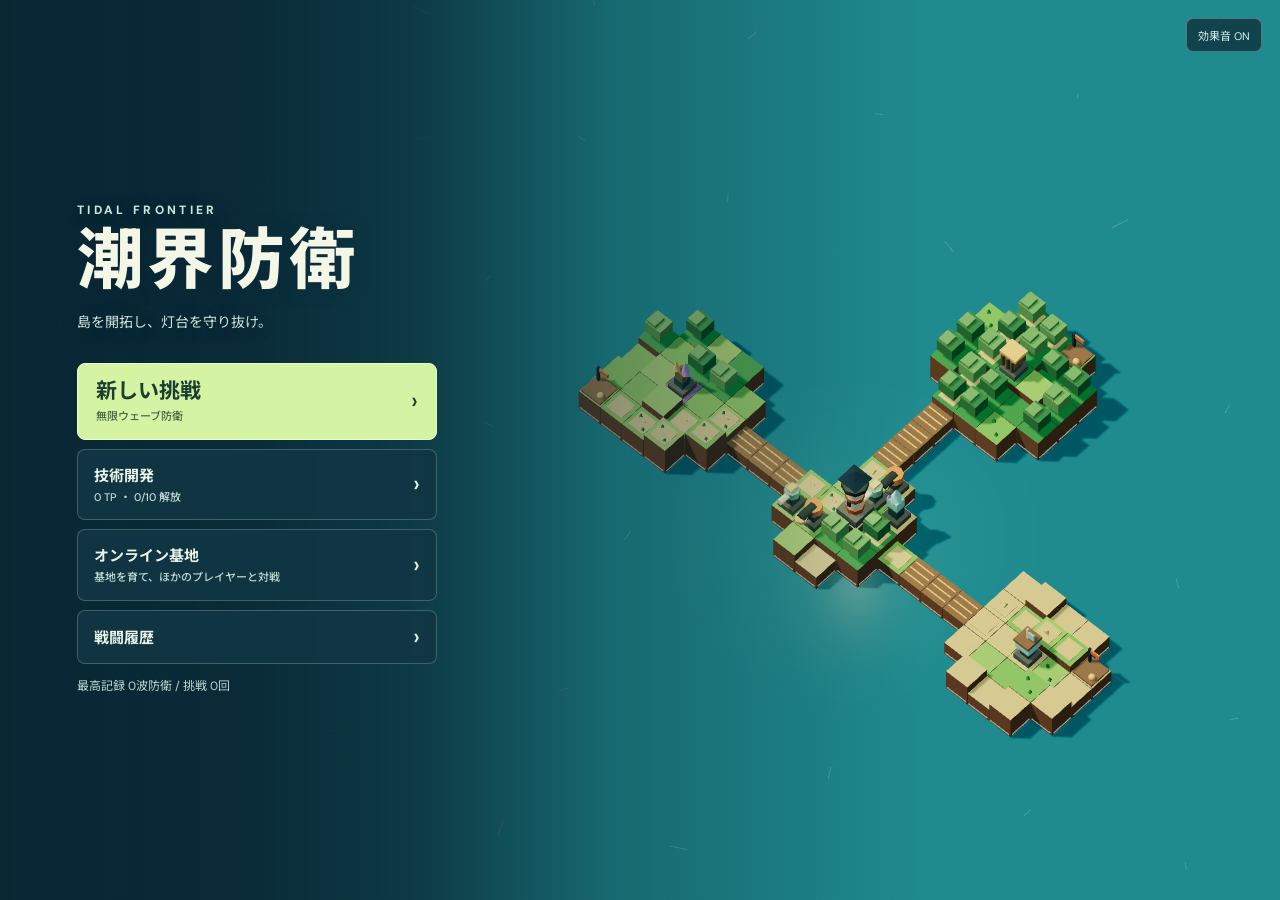
==== commit a6a96bd3: "Preview: architecture-wide TypeScript refactor" ====
--- a/index.html
+++ b/index.html
@@ -1,6 +1,6 @@
 <!doctype html>
 <html lang="ja"><head><meta charset="UTF-8" /><meta name="viewport" content="width=device-width, initial-scale=1, viewport-fit=cover" />
-<meta name="theme-color" content="#091e2b" /><title>潮界防衛 — 島を拡張するタワーディフェンス</title>  <script type="module" crossorigin src="./assets/game-BNOAigrk.js"></script>
+<meta name="theme-color" content="#091e2b" /><title>潮界防衛 — 島を拡張するタワーディフェンス</title>  <script type="module" crossorigin src="./assets/game-Di3OcNHh.js"></script>
   <link rel="modulepreload" crossorigin href="./assets/sound-Dl8aYW9R.js">
   <link rel="stylesheet" crossorigin href="./assets/game-CdDKyerl.css">
 </head>
